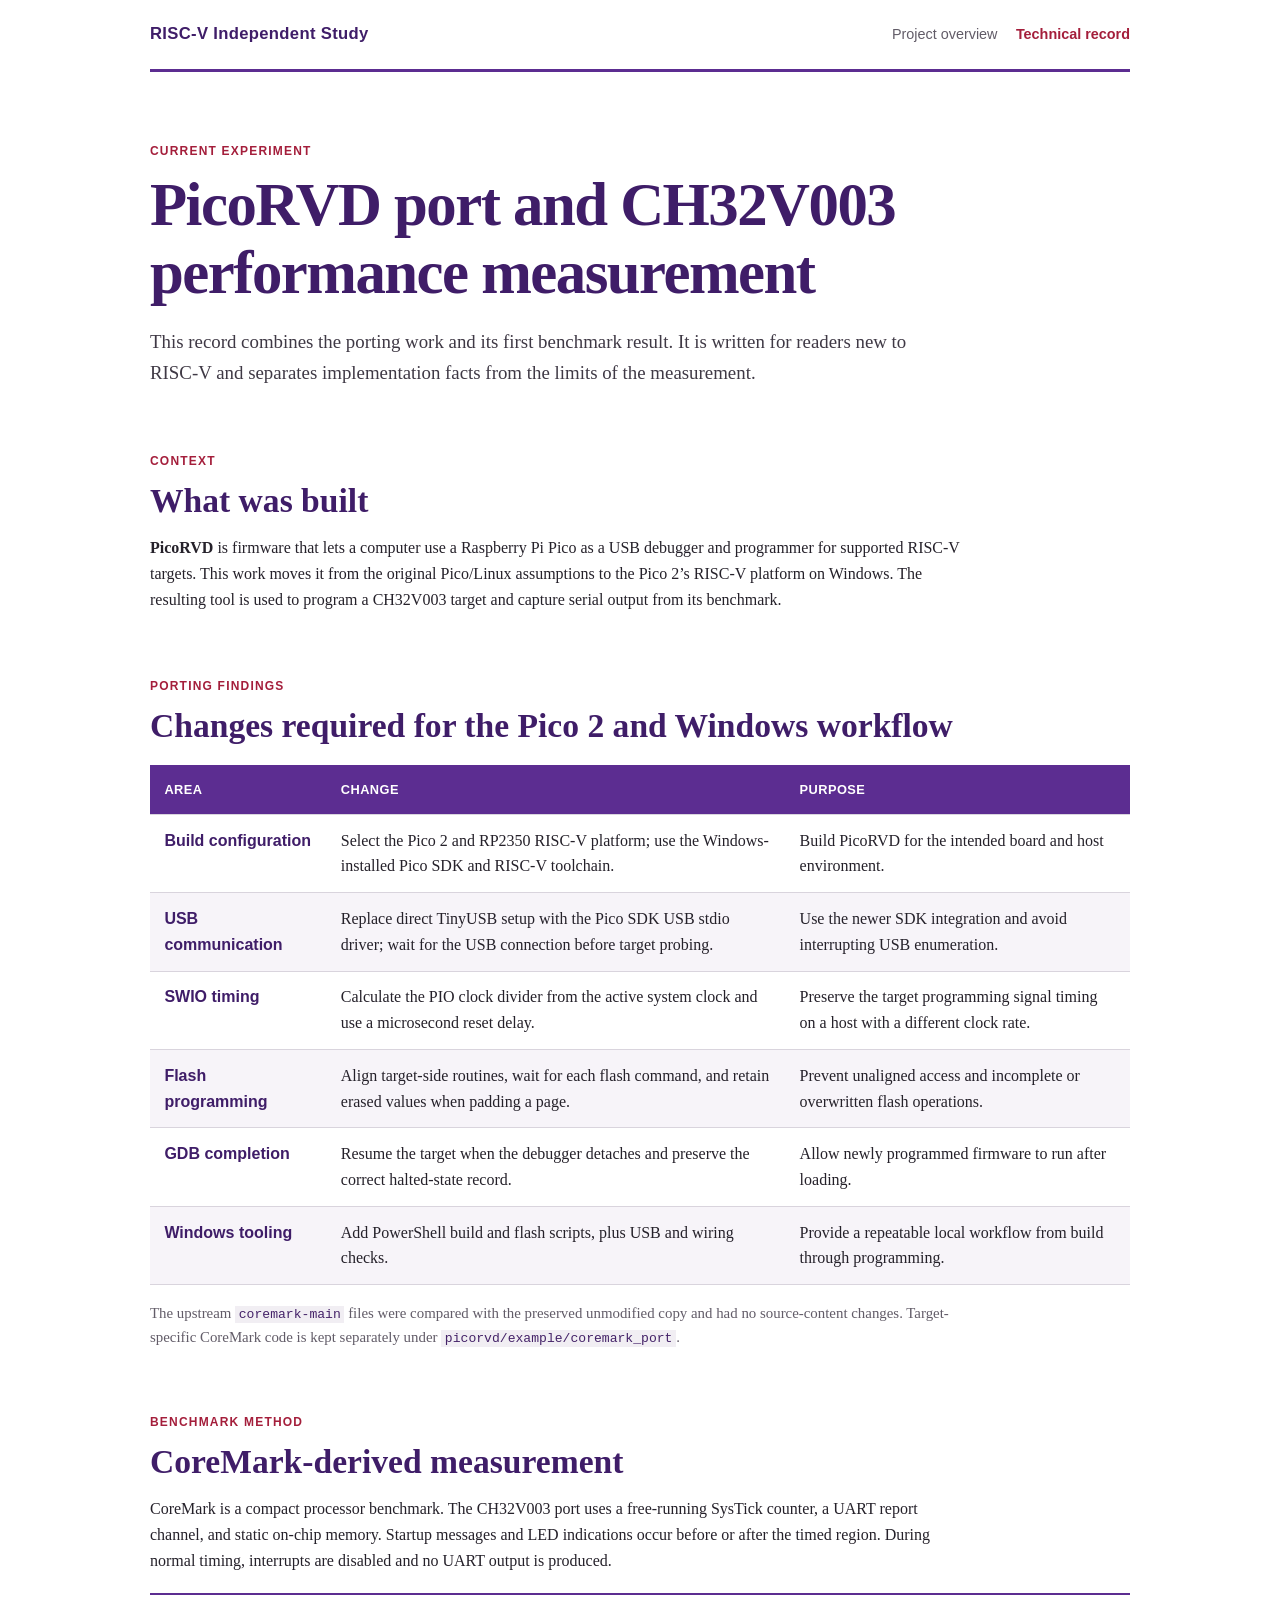
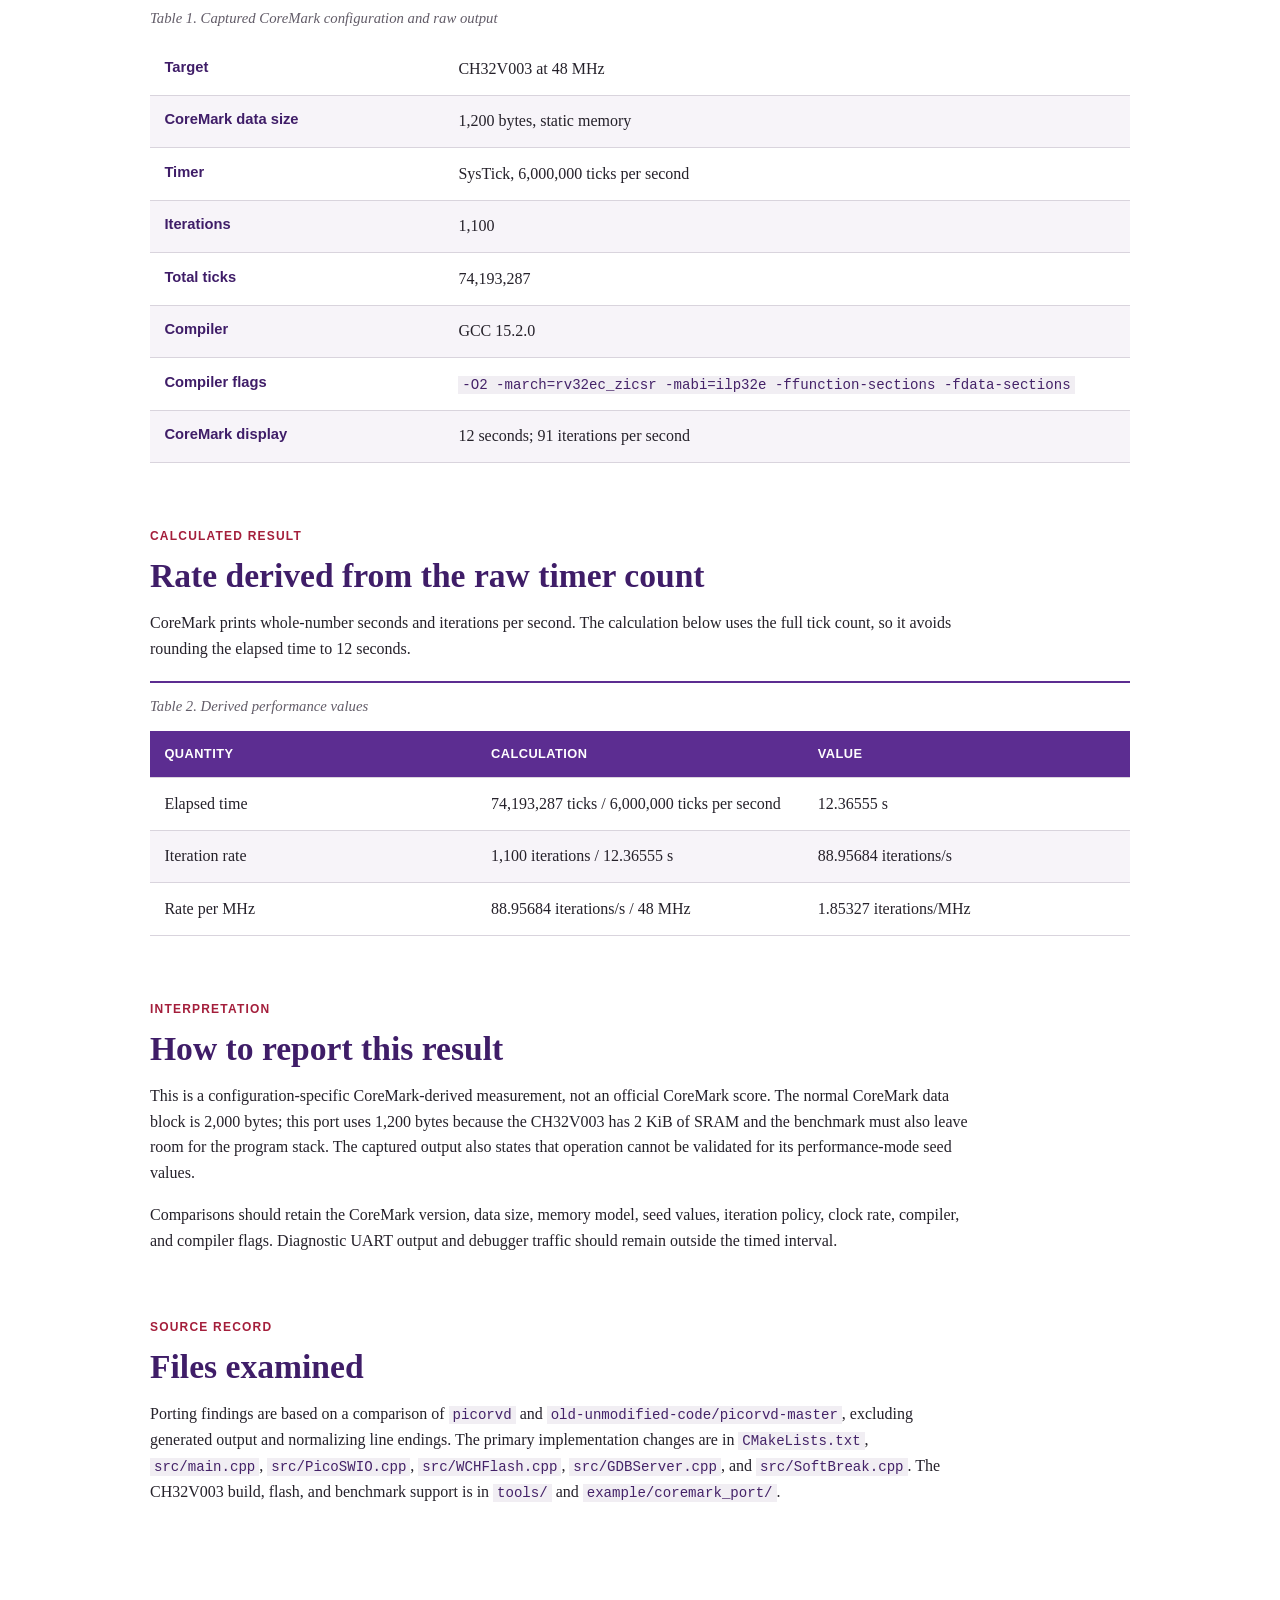
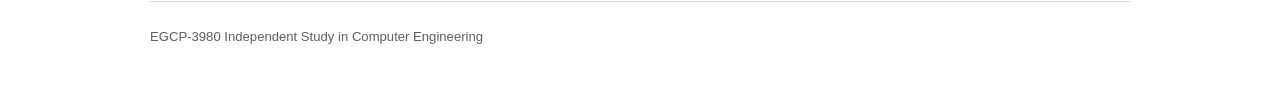
==== research.html @ 72ed86ce "Restructure Website - Clean" ====
<!doctype html>
<html lang="en">
<head>
  <meta charset="utf-8">
  <meta name="viewport" content="width=device-width, initial-scale=1">
  <meta name="description" content="PicoRVD porting record and CH32V003 CoreMark-derived benchmark results.">
  <title>Technical Record | RISC-V Independent Study</title>
  <link rel="stylesheet" href="assets/site.css">
</head>
<body>
  <header class="site-header">
    <a class="brand" href="index.html">RISC-V Independent Study</a>
    <nav aria-label="Primary navigation"><a href="index.html">Project overview</a><a class="active" href="research.html">Technical record</a></nav>
  </header>
  <main>
    <section class="page-heading">
      <p class="kicker">Current experiment</p>
      <h1>PicoRVD port and CH32V003 performance measurement</h1>
      <p class="lead">This record combines the porting work and its first benchmark result. It is written for readers new to RISC-V and separates implementation facts from the limits of the measurement.</p>
    </section>
    <section class="section" aria-labelledby="context-title">
      <p class="kicker">Context</p>
      <h2 id="context-title">What was built</h2>
      <p><strong>PicoRVD</strong> is firmware that lets a computer use a Raspberry Pi Pico as a USB debugger and programmer for supported RISC-V targets. This work moves it from the original Pico/Linux assumptions to the Pico 2’s RISC-V platform on Windows. The resulting tool is used to program a CH32V003 target and capture serial output from its benchmark.</p>
    </section>
    <section class="section" aria-labelledby="port-title">
      <p class="kicker">Porting findings</p>
      <h2 id="port-title">Changes required for the Pico 2 and Windows workflow</h2>
      <div class="table-wrap"><table><thead><tr><th>Area</th><th>Change</th><th>Purpose</th></tr></thead><tbody>
        <tr><td>Build configuration</td><td>Select the Pico 2 and RP2350 RISC-V platform; use the Windows-installed Pico SDK and RISC-V toolchain.</td><td>Build PicoRVD for the intended board and host environment.</td></tr>
        <tr><td>USB communication</td><td>Replace direct TinyUSB setup with the Pico SDK USB stdio driver; wait for the USB connection before target probing.</td><td>Use the newer SDK integration and avoid interrupting USB enumeration.</td></tr>
        <tr><td>SWIO timing</td><td>Calculate the PIO clock divider from the active system clock and use a microsecond reset delay.</td><td>Preserve the target programming signal timing on a host with a different clock rate.</td></tr>
        <tr><td>Flash programming</td><td>Align target-side routines, wait for each flash command, and retain erased values when padding a page.</td><td>Prevent unaligned access and incomplete or overwritten flash operations.</td></tr>
        <tr><td>GDB completion</td><td>Resume the target when the debugger detaches and preserve the correct halted-state record.</td><td>Allow newly programmed firmware to run after loading.</td></tr>
        <tr><td>Windows tooling</td><td>Add PowerShell build and flash scripts, plus USB and wiring checks.</td><td>Provide a repeatable local workflow from build through programming.</td></tr>
      </tbody></table></div>
      <p class="source-note">The upstream <code>coremark-main</code> files were compared with the preserved unmodified copy and had no source-content changes. Target-specific CoreMark code is kept separately under <code>picorvd/example/coremark_port</code>.</p>
    </section>
    <section class="section" aria-labelledby="method-title">
      <p class="kicker">Benchmark method</p>
      <h2 id="method-title">CoreMark-derived measurement</h2>
      <p>CoreMark is a compact processor benchmark. The CH32V003 port uses a free-running SysTick counter, a UART report channel, and static on-chip memory. Startup messages and LED indications occur before or after the timed region. During normal timing, interrupts are disabled and no UART output is produced.</p>
      <div class="table-wrap"><table class="results-table"><caption>Table 1. Captured CoreMark configuration and raw output</caption><tbody>
        <tr><th>Target</th><td>CH32V003 at 48 MHz</td></tr><tr><th>CoreMark data size</th><td>1,200 bytes, static memory</td></tr><tr><th>Timer</th><td>SysTick, 6,000,000 ticks per second</td></tr><tr><th>Iterations</th><td>1,100</td></tr><tr><th>Total ticks</th><td>74,193,287</td></tr><tr><th>Compiler</th><td>GCC 15.2.0</td></tr><tr><th>Compiler flags</th><td><code>-O2 -march=rv32ec_zicsr -mabi=ilp32e -ffunction-sections -fdata-sections</code></td></tr><tr><th>CoreMark display</th><td>12 seconds; 91 iterations per second</td></tr>
      </tbody></table></div>
    </section>
    <section class="section" aria-labelledby="results-title">
      <p class="kicker">Calculated result</p>
      <h2 id="results-title">Rate derived from the raw timer count</h2>
      <p>CoreMark prints whole-number seconds and iterations per second. The calculation below uses the full tick count, so it avoids rounding the elapsed time to 12 seconds.</p>
      <div class="table-wrap"><table class="results-table"><caption>Table 2. Derived performance values</caption><thead><tr><th>Quantity</th><th>Calculation</th><th>Value</th></tr></thead><tbody>
        <tr><td>Elapsed time</td><td>74,193,287 ticks / 6,000,000 ticks per second</td><td>12.36555 s</td></tr><tr><td>Iteration rate</td><td>1,100 iterations / 12.36555 s</td><td>88.95684 iterations/s</td></tr><tr><td>Rate per MHz</td><td>88.95684 iterations/s / 48 MHz</td><td>1.85327 iterations/MHz</td></tr>
      </tbody></table></div>
    </section>
    <section class="section" aria-labelledby="limits-title">
      <p class="kicker">Interpretation</p>
      <h2 id="limits-title">How to report this result</h2>
      <p>This is a configuration-specific CoreMark-derived measurement, not an official CoreMark score. The normal CoreMark data block is 2,000 bytes; this port uses 1,200 bytes because the CH32V003 has 2 KiB of SRAM and the benchmark must also leave room for the program stack. The captured output also states that operation cannot be validated for its performance-mode seed values.</p>
      <p>Comparisons should retain the CoreMark version, data size, memory model, seed values, iteration policy, clock rate, compiler, and compiler flags. Diagnostic UART output and debugger traffic should remain outside the timed interval.</p>
    </section>
    <section class="section" aria-labelledby="evidence-title">
      <p class="kicker">Source record</p>
      <h2 id="evidence-title">Files examined</h2>
      <p>Porting findings are based on a comparison of <code>picorvd</code> and <code>old-unmodified-code/picorvd-master</code>, excluding generated output and normalizing line endings. The primary implementation changes are in <code>CMakeLists.txt</code>, <code>src/main.cpp</code>, <code>src/PicoSWIO.cpp</code>, <code>src/WCHFlash.cpp</code>, <code>src/GDBServer.cpp</code>, and <code>src/SoftBreak.cpp</code>. The CH32V003 build, flash, and benchmark support is in <code>tools/</code> and <code>example/coremark_port/</code>.</p>
    </section>
  </main>
  <footer><p>EGCP-3980 Independent Study in Computer Engineering</p></footer>
</body>
</html>
---- assets/site.css ----
:root { --paper:#fff; --ink:#25212a; --muted:#625c68; --purple:#5c2d91; --purple-dark:#3f1d68; --red:#a41e3b; --rule:#d9d4dd; --tint:#f7f4f9; }
* { box-sizing:border-box; }
html { background:var(--paper); }
body { margin:0; background:var(--paper); color:var(--ink); font:16px/1.62 Georgia,"Times New Roman",serif; }
a { color:var(--purple); text-decoration-thickness:1px; text-underline-offset:.16em; }
a:hover { color:var(--red); }
code { padding:.08em .28em; background:#f1eef3; color:#442268; font:.88em/1.45 Consolas,"Courier New",monospace; overflow-wrap:anywhere; }
.site-header,main,footer { width:min(980px,calc(100% - 3rem)); margin-inline:auto; }
.site-header { display:flex; align-items:baseline; justify-content:space-between; gap:1.5rem; padding-block:1.3rem; border-bottom:3px solid var(--purple); }
.brand { color:var(--purple-dark); font-family:Arial,Helvetica,sans-serif; font-size:1.04rem; font-weight:700; letter-spacing:.02em; text-decoration:none; }
nav { display:flex; gap:1.15rem; font-family:Arial,Helvetica,sans-serif; font-size:.9rem; }
nav a { color:var(--muted); text-decoration:none; }
nav a.active { color:var(--red); font-weight:700; }
main { padding-block:4.4rem 5rem; }
.intro,.page-heading { max-width:800px; }
.kicker { margin:0 0 .6rem; color:var(--red); font-family:Arial,Helvetica,sans-serif; font-size:.75rem; font-weight:700; letter-spacing:.1em; text-transform:uppercase; }
h1,h2,p { margin-top:0; }
h1 { margin-bottom:1.25rem; color:var(--purple-dark); font-size:clamp(2.1rem,5vw,3.8rem); font-weight:600; letter-spacing:-.025em; line-height:1.12; }
h2 { margin-bottom:.85rem; color:var(--purple-dark); font-size:clamp(1.5rem,3vw,2.1rem); font-weight:600; line-height:1.2; }
.lead { color:#3f3945; font-size:1.18rem; }
.section { margin-top:4rem; }
.section > p:not(.kicker) { max-width:820px; }
.phases { display:grid; grid-template-columns:repeat(2,1fr); gap:0; margin:1.3rem 0 0; padding:0; list-style:none; counter-reset:phase; border-top:1px solid var(--rule); }
.phases li { display:grid; grid-template-columns:2.5rem 1fr; gap:.5rem; min-height:6.3rem; padding:1rem .8rem 1rem 0; border-bottom:1px solid var(--rule); counter-increment:phase; }
.phases li:nth-child(odd) { margin-right:1.8rem; }
.phases li::before { content:"0" counter(phase); color:var(--red); font-family:Arial,Helvetica,sans-serif; font-size:.86rem; font-weight:700; }
.phases strong { grid-column:2; color:var(--purple-dark); font-family:Arial,Helvetica,sans-serif; }
.phases span { grid-column:2; color:var(--muted); font-size:.94rem; }
.current-work { padding-top:2rem; border-top:1px solid var(--rule); }
.action-link { color:var(--red); font-family:Arial,Helvetica,sans-serif; font-weight:700; }
.table-wrap { overflow-x:auto; margin-top:1.2rem; border-top:2px solid var(--purple); border-bottom:1px solid var(--rule); }
table { width:100%; border-collapse:collapse; text-align:left; }
caption { padding:.75rem 0; color:var(--muted); caption-side:top; font-size:.92rem; font-style:italic; text-align:left; }
th,td { padding:.8rem .9rem; vertical-align:top; border-bottom:1px solid var(--rule); }
thead th { background:var(--purple); color:#fff; font-family:Arial,Helvetica,sans-serif; font-size:.8rem; letter-spacing:.035em; text-transform:uppercase; }
tbody tr:nth-child(even) { background:var(--tint); }
tbody tr:last-child th,tbody tr:last-child td { border-bottom:0; }
table:not(.results-table) td:first-child { width:18%; min-width:8rem; color:var(--purple-dark); font-family:Arial,Helvetica,sans-serif; font-weight:700; }
.results-table th { width:30%; color:var(--purple-dark); font-family:Arial,Helvetica,sans-serif; font-size:.92rem; }
.results-table thead th { color:#fff; font-size:.8rem; }
.source-note { margin-top:1rem; color:var(--muted); font-size:.93rem; }
footer { padding-block:1.5rem 2.6rem; border-top:1px solid var(--rule); color:var(--muted); font-family:Arial,Helvetica,sans-serif; font-size:.82rem; }
footer p { margin:0; }
@media (max-width:700px) { .site-header { align-items:flex-start; flex-direction:column; gap:.65rem; } main { padding-block:3rem 3.5rem; } .section { margin-top:3.1rem; } .phases { grid-template-columns:1fr; } .phases li:nth-child(odd) { margin-right:0; } th,td { min-width:8.5rem; } }
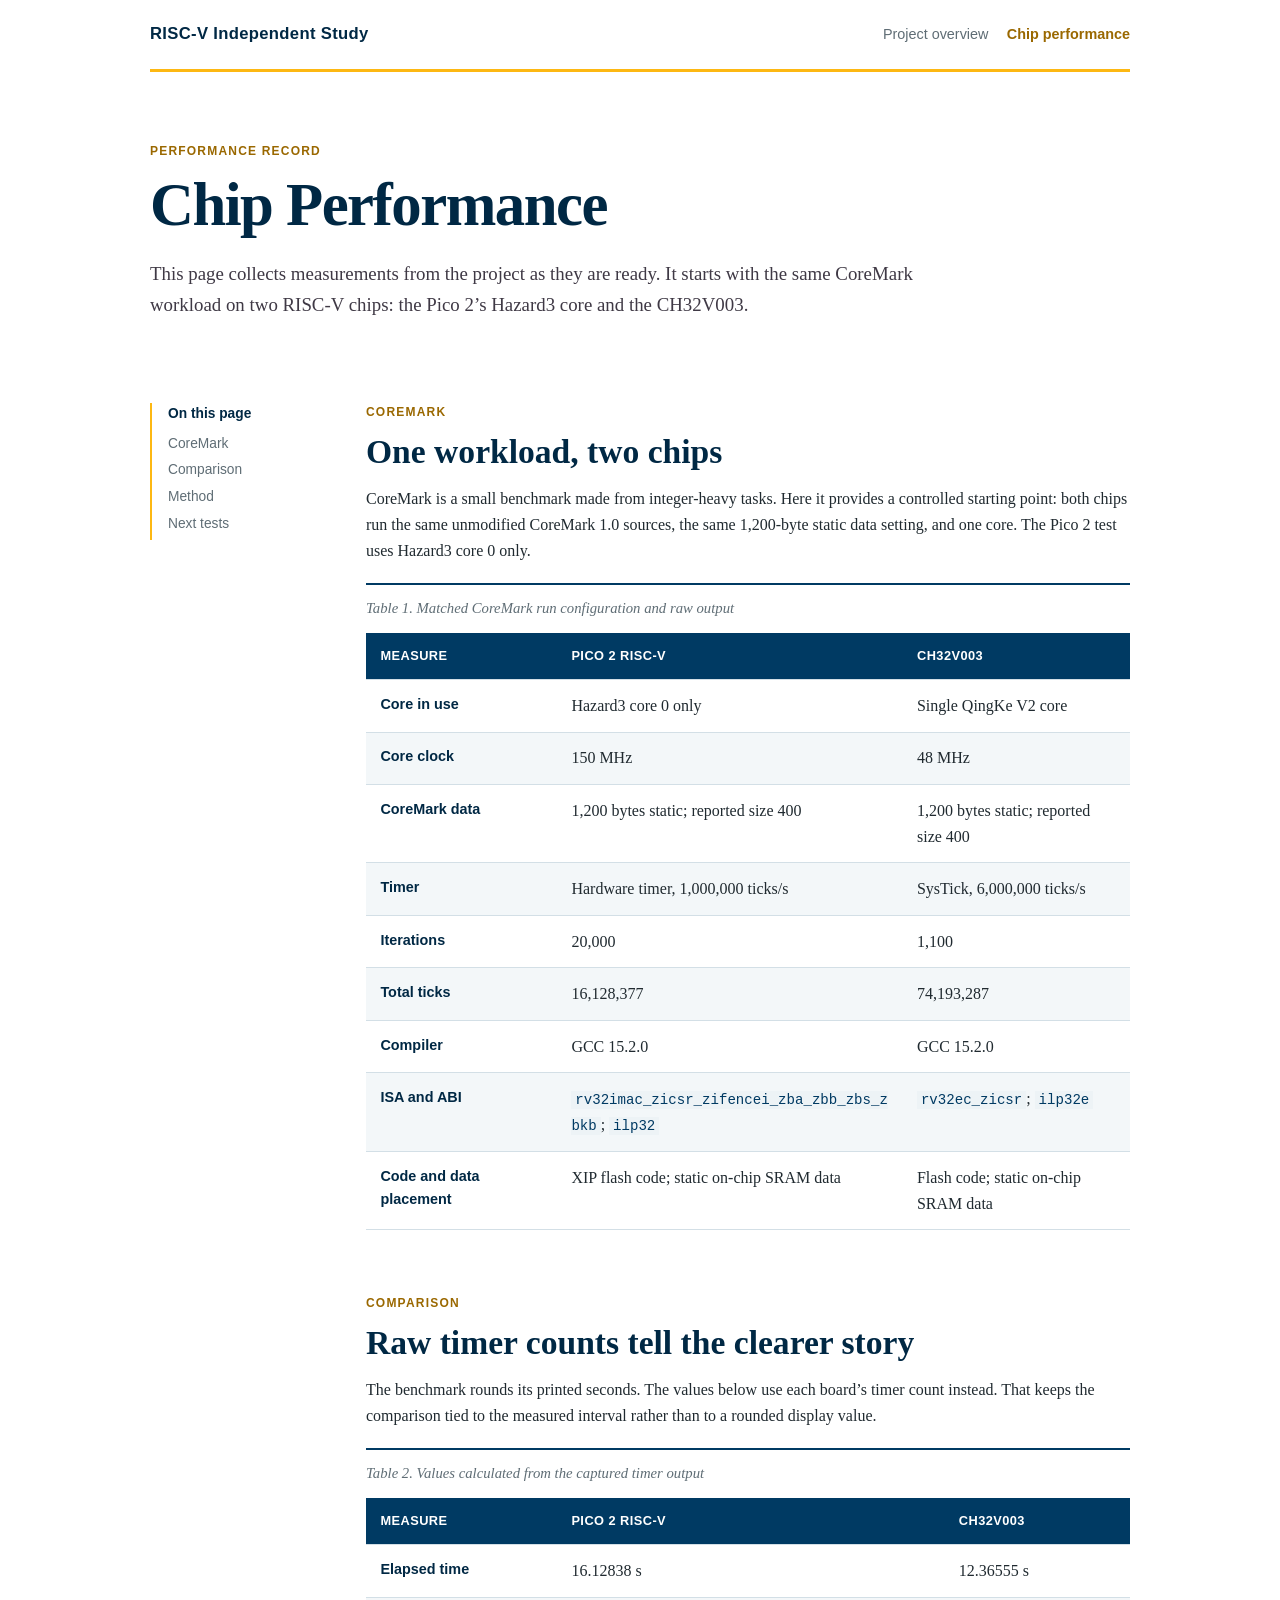
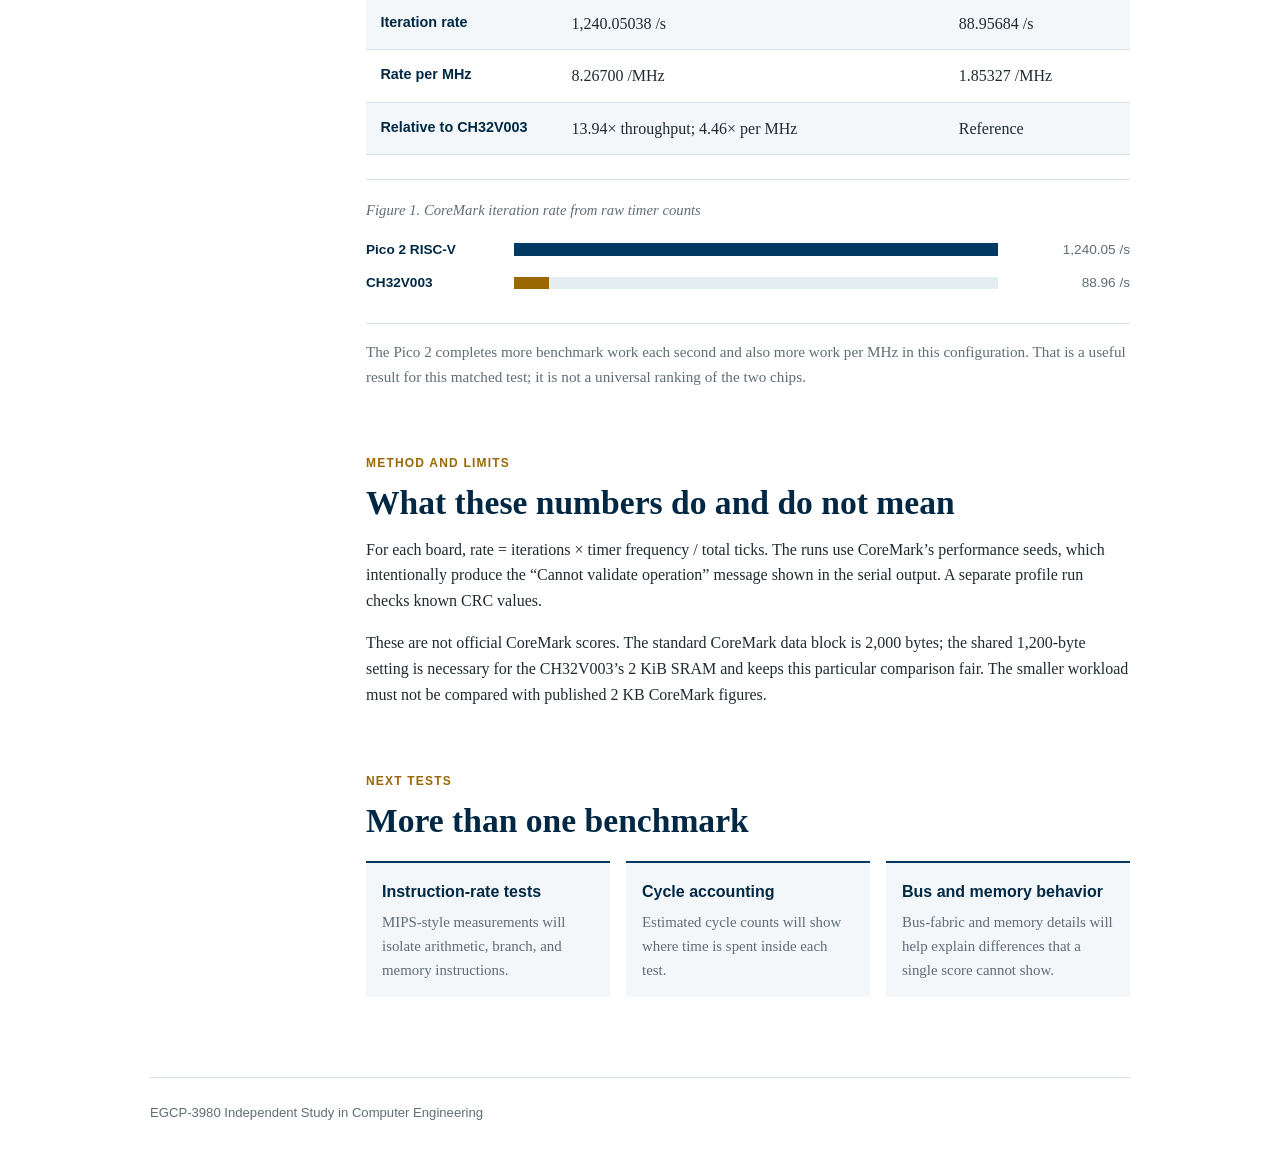
==== commit fd71141f: "Update perf test page, restylize" ====
--- a/research.html
+++ b/research.html
@@ -3,66 +3,77 @@
 <head>
   <meta charset="utf-8">
   <meta name="viewport" content="width=device-width, initial-scale=1">
-  <meta name="description" content="PicoRVD porting record and CH32V003 CoreMark-derived benchmark results.">
-  <title>Technical Record | RISC-V Independent Study</title>
+  <meta name="description" content="A concise performance comparison of the Pico 2 RISC-V core and CH32V003.">
+  <title>Chip Performance | RISC-V Independent Study</title>
   <link rel="stylesheet" href="assets/site.css">
 </head>
 <body>
   <header class="site-header">
     <a class="brand" href="index.html">RISC-V Independent Study</a>
-    <nav aria-label="Primary navigation"><a href="index.html">Project overview</a><a class="active" href="research.html">Technical record</a></nav>
+    <nav aria-label="Primary navigation"><a href="index.html">Project overview</a><a class="active" href="research.html">Chip performance</a></nav>
   </header>
   <main>
     <section class="page-heading">
-      <p class="kicker">Current experiment</p>
-      <h1>PicoRVD port and CH32V003 performance measurement</h1>
-      <p class="lead">This record combines the porting work and its first benchmark result. It is written for readers new to RISC-V and separates implementation facts from the limits of the measurement.</p>
+      <p class="kicker">Performance record</p>
+      <h1>Chip Performance</h1>
+      <p class="lead">This page collects measurements from the project as they are ready. It starts with the same CoreMark workload on two RISC-V chips: the Pico 2’s Hazard3 core and the CH32V003.</p>
     </section>
-    <section class="section" aria-labelledby="context-title">
-      <p class="kicker">Context</p>
-      <h2 id="context-title">What was built</h2>
-      <p><strong>PicoRVD</strong> is firmware that lets a computer use a Raspberry Pi Pico as a USB debugger and programmer for supported RISC-V targets. This work moves it from the original Pico/Linux assumptions to the Pico 2’s RISC-V platform on Windows. The resulting tool is used to program a CH32V003 target and capture serial output from its benchmark.</p>
-    </section>
-    <section class="section" aria-labelledby="port-title">
-      <p class="kicker">Porting findings</p>
-      <h2 id="port-title">Changes required for the Pico 2 and Windows workflow</h2>
-      <div class="table-wrap"><table><thead><tr><th>Area</th><th>Change</th><th>Purpose</th></tr></thead><tbody>
-        <tr><td>Build configuration</td><td>Select the Pico 2 and RP2350 RISC-V platform; use the Windows-installed Pico SDK and RISC-V toolchain.</td><td>Build PicoRVD for the intended board and host environment.</td></tr>
-        <tr><td>USB communication</td><td>Replace direct TinyUSB setup with the Pico SDK USB stdio driver; wait for the USB connection before target probing.</td><td>Use the newer SDK integration and avoid interrupting USB enumeration.</td></tr>
-        <tr><td>SWIO timing</td><td>Calculate the PIO clock divider from the active system clock and use a microsecond reset delay.</td><td>Preserve the target programming signal timing on a host with a different clock rate.</td></tr>
-        <tr><td>Flash programming</td><td>Align target-side routines, wait for each flash command, and retain erased values when padding a page.</td><td>Prevent unaligned access and incomplete or overwritten flash operations.</td></tr>
-        <tr><td>GDB completion</td><td>Resume the target when the debugger detaches and preserve the correct halted-state record.</td><td>Allow newly programmed firmware to run after loading.</td></tr>
-        <tr><td>Windows tooling</td><td>Add PowerShell build and flash scripts, plus USB and wiring checks.</td><td>Provide a repeatable local workflow from build through programming.</td></tr>
-      </tbody></table></div>
-      <p class="source-note">The upstream <code>coremark-main</code> files were compared with the preserved unmodified copy and had no source-content changes. Target-specific CoreMark code is kept separately under <code>picorvd/example/coremark_port</code>.</p>
-    </section>
-    <section class="section" aria-labelledby="method-title">
-      <p class="kicker">Benchmark method</p>
-      <h2 id="method-title">CoreMark-derived measurement</h2>
-      <p>CoreMark is a compact processor benchmark. The CH32V003 port uses a free-running SysTick counter, a UART report channel, and static on-chip memory. Startup messages and LED indications occur before or after the timed region. During normal timing, interrupts are disabled and no UART output is produced.</p>
-      <div class="table-wrap"><table class="results-table"><caption>Table 1. Captured CoreMark configuration and raw output</caption><tbody>
-        <tr><th>Target</th><td>CH32V003 at 48 MHz</td></tr><tr><th>CoreMark data size</th><td>1,200 bytes, static memory</td></tr><tr><th>Timer</th><td>SysTick, 6,000,000 ticks per second</td></tr><tr><th>Iterations</th><td>1,100</td></tr><tr><th>Total ticks</th><td>74,193,287</td></tr><tr><th>Compiler</th><td>GCC 15.2.0</td></tr><tr><th>Compiler flags</th><td><code>-O2 -march=rv32ec_zicsr -mabi=ilp32e -ffunction-sections -fdata-sections</code></td></tr><tr><th>CoreMark display</th><td>12 seconds; 91 iterations per second</td></tr>
-      </tbody></table></div>
-    </section>
-    <section class="section" aria-labelledby="results-title">
-      <p class="kicker">Calculated result</p>
-      <h2 id="results-title">Rate derived from the raw timer count</h2>
-      <p>CoreMark prints whole-number seconds and iterations per second. The calculation below uses the full tick count, so it avoids rounding the elapsed time to 12 seconds.</p>
-      <div class="table-wrap"><table class="results-table"><caption>Table 2. Derived performance values</caption><thead><tr><th>Quantity</th><th>Calculation</th><th>Value</th></tr></thead><tbody>
-        <tr><td>Elapsed time</td><td>74,193,287 ticks / 6,000,000 ticks per second</td><td>12.36555 s</td></tr><tr><td>Iteration rate</td><td>1,100 iterations / 12.36555 s</td><td>88.95684 iterations/s</td></tr><tr><td>Rate per MHz</td><td>88.95684 iterations/s / 48 MHz</td><td>1.85327 iterations/MHz</td></tr>
-      </tbody></table></div>
-    </section>
-    <section class="section" aria-labelledby="limits-title">
-      <p class="kicker">Interpretation</p>
-      <h2 id="limits-title">How to report this result</h2>
-      <p>This is a configuration-specific CoreMark-derived measurement, not an official CoreMark score. The normal CoreMark data block is 2,000 bytes; this port uses 1,200 bytes because the CH32V003 has 2 KiB of SRAM and the benchmark must also leave room for the program stack. The captured output also states that operation cannot be validated for its performance-mode seed values.</p>
-      <p>Comparisons should retain the CoreMark version, data size, memory model, seed values, iteration policy, clock rate, compiler, and compiler flags. Diagnostic UART output and debugger traffic should remain outside the timed interval.</p>
-    </section>
-    <section class="section" aria-labelledby="evidence-title">
-      <p class="kicker">Source record</p>
-      <h2 id="evidence-title">Files examined</h2>
-      <p>Porting findings are based on a comparison of <code>picorvd</code> and <code>old-unmodified-code/picorvd-master</code>, excluding generated output and normalizing line endings. The primary implementation changes are in <code>CMakeLists.txt</code>, <code>src/main.cpp</code>, <code>src/PicoSWIO.cpp</code>, <code>src/WCHFlash.cpp</code>, <code>src/GDBServer.cpp</code>, and <code>src/SoftBreak.cpp</code>. The CH32V003 build, flash, and benchmark support is in <code>tools/</code> and <code>example/coremark_port/</code>.</p>
-    </section>
+    <div class="performance-layout">
+      <aside class="section-nav" aria-label="On this page">
+        <p>On this page</p>
+        <ul><li><a href="#coremark">CoreMark</a></li><li><a href="#comparison">Comparison</a></li><li><a href="#method">Method</a></li><li><a href="#next">Next tests</a></li></ul>
+      </aside>
+      <div class="performance-content">
+        <section class="section" id="coremark" aria-labelledby="coremark-title">
+          <p class="kicker">CoreMark</p>
+          <h2 id="coremark-title">One workload, two chips</h2>
+          <p>CoreMark is a small benchmark made from integer-heavy tasks. Here it provides a controlled starting point: both chips run the same unmodified CoreMark 1.0 sources, the same 1,200-byte static data setting, and one core. The Pico 2 test uses Hazard3 core 0 only.</p>
+          <div class="table-wrap"><table class="comparison-table"><caption>Table 1. Matched CoreMark run configuration and raw output</caption><thead><tr><th scope="col">Measure</th><th scope="col">Pico 2 RISC-V</th><th scope="col">CH32V003</th></tr></thead><tbody>
+            <tr><th scope="row">Core in use</th><td>Hazard3 core 0 only</td><td>Single QingKe V2 core</td></tr>
+            <tr><th scope="row">Core clock</th><td>150 MHz</td><td>48 MHz</td></tr>
+            <tr><th scope="row">CoreMark data</th><td>1,200 bytes static; reported size 400</td><td>1,200 bytes static; reported size 400</td></tr>
+            <tr><th scope="row">Timer</th><td>Hardware timer, 1,000,000 ticks/s</td><td>SysTick, 6,000,000 ticks/s</td></tr>
+            <tr><th scope="row">Iterations</th><td class="number">20,000</td><td class="number">1,100</td></tr>
+            <tr><th scope="row">Total ticks</th><td class="number">16,128,377</td><td class="number">74,193,287</td></tr>
+            <tr><th scope="row">Compiler</th><td>GCC 15.2.0</td><td>GCC 15.2.0</td></tr>
+            <tr><th scope="row">ISA and ABI</th><td><code>rv32imac_zicsr_zifencei_zba_zbb_zbs_zbkb</code>; <code>ilp32</code></td><td><code>rv32ec_zicsr</code>; <code>ilp32e</code></td></tr>
+            <tr><th scope="row">Code and data placement</th><td>XIP flash code; static on-chip SRAM data</td><td>Flash code; static on-chip SRAM data</td></tr>
+          </tbody></table></div>
+        </section>
+        <section class="section" id="comparison" aria-labelledby="comparison-title">
+          <p class="kicker">Comparison</p>
+          <h2 id="comparison-title">Raw timer counts tell the clearer story</h2>
+          <p>The benchmark rounds its printed seconds. The values below use each board’s timer count instead. That keeps the comparison tied to the measured interval rather than to a rounded display value.</p>
+          <div class="table-wrap"><table class="comparison-table"><caption>Table 2. Values calculated from the captured timer output</caption><thead><tr><th scope="col">Measure</th><th scope="col">Pico 2 RISC-V</th><th scope="col">CH32V003</th></tr></thead><tbody>
+            <tr><th scope="row">Elapsed time</th><td class="number">16.12838 s</td><td class="number">12.36555 s</td></tr>
+            <tr><th scope="row">Iteration rate</th><td class="number">1,240.05038 /s</td><td class="number">88.95684 /s</td></tr>
+            <tr><th scope="row">Rate per MHz</th><td class="number">8.26700 /MHz</td><td class="number">1.85327 /MHz</td></tr>
+            <tr><th scope="row">Relative to CH32V003</th><td class="number">13.94× throughput; 4.46× per MHz</td><td class="number">Reference</td></tr>
+          </tbody></table></div>
+          <figure class="bar-chart" aria-labelledby="rate-chart-title">
+            <figcaption id="rate-chart-title">Figure 1. CoreMark iteration rate from raw timer counts</figcaption>
+            <div class="bar-row"><span class="bar-label">Pico 2 RISC-V</span><div class="bar-track"><div class="bar pico-bar" style="width:100%"></div></div><span class="bar-value">1,240.05 /s</span></div>
+            <div class="bar-row"><span class="bar-label">CH32V003</span><div class="bar-track"><div class="bar ch32-bar" style="width:7.17%"></div></div><span class="bar-value">88.96 /s</span></div>
+          </figure>
+          <p class="result-note">The Pico 2 completes more benchmark work each second and also more work per MHz in this configuration. That is a useful result for this matched test; it is not a universal ranking of the two chips.</p>
+        </section>
+        <section class="section" id="method" aria-labelledby="method-title">
+          <p class="kicker">Method and limits</p>
+          <h2 id="method-title">What these numbers do and do not mean</h2>
+          <p>For each board, rate = iterations × timer frequency / total ticks. The runs use CoreMark’s performance seeds, which intentionally produce the “Cannot validate operation” message shown in the serial output. A separate profile run checks known CRC values.</p>
+          <p>These are not official CoreMark scores. The standard CoreMark data block is 2,000 bytes; the shared 1,200-byte setting is necessary for the CH32V003’s 2 KiB SRAM and keeps this particular comparison fair. The smaller workload must not be compared with published 2 KB CoreMark figures.</p>
+        </section>
+        <section class="section" id="next" aria-labelledby="next-title">
+          <p class="kicker">Next tests</p>
+          <h2 id="next-title">More than one benchmark</h2>
+          <div class="next-tests">
+            <article><h3>Instruction-rate tests</h3><p>MIPS-style measurements will isolate arithmetic, branch, and memory instructions.</p></article>
+            <article><h3>Cycle accounting</h3><p>Estimated cycle counts will show where time is spent inside each test.</p></article>
+            <article><h3>Bus and memory behavior</h3><p>Bus-fabric and memory details will help explain differences that a single score cannot show.</p></article>
+          </div>
+        </section>
+      </div>
+    </div>
   </main>
   <footer><p>EGCP-3980 Independent Study in Computer Engineering</p></footer>
 </body>
--- a/assets/site.css
+++ b/assets/site.css
@@ -1,44 +1,68 @@
-:root { --paper:#fff; --ink:#25212a; --muted:#625c68; --purple:#5c2d91; --purple-dark:#3f1d68; --red:#a41e3b; --rule:#d9d4dd; --tint:#f7f4f9; }
+:root { --paper:#fff; --ink:#202a30; --muted:#5f6d75; --blue:#003a63; --blue-dark:#002844; --yellow:#fdb813; --yellow-muted:#9a6800; --rule:#d3dfe6; --tint:#f3f7f9; }
 * { box-sizing:border-box; }
 html { background:var(--paper); }
 body { margin:0; background:var(--paper); color:var(--ink); font:16px/1.62 Georgia,"Times New Roman",serif; }
-a { color:var(--purple); text-decoration-thickness:1px; text-underline-offset:.16em; }
-a:hover { color:var(--red); }
-code { padding:.08em .28em; background:#f1eef3; color:#442268; font:.88em/1.45 Consolas,"Courier New",monospace; overflow-wrap:anywhere; }
+a { color:var(--blue); text-decoration-thickness:1px; text-underline-offset:.16em; }
+a:hover { color:var(--yellow-muted); }
+code { padding:.08em .28em; background:#edf3f6; color:#003a63; font:.88em/1.45 Consolas,"Courier New",monospace; overflow-wrap:anywhere; }
 .site-header,main,footer { width:min(980px,calc(100% - 3rem)); margin-inline:auto; }
-.site-header { display:flex; align-items:baseline; justify-content:space-between; gap:1.5rem; padding-block:1.3rem; border-bottom:3px solid var(--purple); }
-.brand { color:var(--purple-dark); font-family:Arial,Helvetica,sans-serif; font-size:1.04rem; font-weight:700; letter-spacing:.02em; text-decoration:none; }
+.site-header { display:flex; align-items:baseline; justify-content:space-between; gap:1.5rem; padding-block:1.3rem; border-bottom:3px solid var(--yellow); }
+.brand { color:var(--blue-dark); font-family:Arial,Helvetica,sans-serif; font-size:1.04rem; font-weight:700; letter-spacing:.02em; text-decoration:none; }
 nav { display:flex; gap:1.15rem; font-family:Arial,Helvetica,sans-serif; font-size:.9rem; }
 nav a { color:var(--muted); text-decoration:none; }
-nav a.active { color:var(--red); font-weight:700; }
+nav a.active { color:var(--yellow-muted); font-weight:700; }
 main { padding-block:4.4rem 5rem; }
 .intro,.page-heading { max-width:800px; }
-.kicker { margin:0 0 .6rem; color:var(--red); font-family:Arial,Helvetica,sans-serif; font-size:.75rem; font-weight:700; letter-spacing:.1em; text-transform:uppercase; }
+.kicker { margin:0 0 .6rem; color:var(--yellow-muted); font-family:Arial,Helvetica,sans-serif; font-size:.75rem; font-weight:700; letter-spacing:.1em; text-transform:uppercase; }
 h1,h2,p { margin-top:0; }
-h1 { margin-bottom:1.25rem; color:var(--purple-dark); font-size:clamp(2.1rem,5vw,3.8rem); font-weight:600; letter-spacing:-.025em; line-height:1.12; }
-h2 { margin-bottom:.85rem; color:var(--purple-dark); font-size:clamp(1.5rem,3vw,2.1rem); font-weight:600; line-height:1.2; }
+h1 { margin-bottom:1.25rem; color:var(--blue-dark); font-size:clamp(2.1rem,5vw,3.8rem); font-weight:600; letter-spacing:-.025em; line-height:1.12; }
+h2 { margin-bottom:.85rem; color:var(--blue-dark); font-size:clamp(1.5rem,3vw,2.1rem); font-weight:600; line-height:1.2; }
 .lead { color:#3f3945; font-size:1.18rem; }
 .section { margin-top:4rem; }
 .section > p:not(.kicker) { max-width:820px; }
 .phases { display:grid; grid-template-columns:repeat(2,1fr); gap:0; margin:1.3rem 0 0; padding:0; list-style:none; counter-reset:phase; border-top:1px solid var(--rule); }
 .phases li { display:grid; grid-template-columns:2.5rem 1fr; gap:.5rem; min-height:6.3rem; padding:1rem .8rem 1rem 0; border-bottom:1px solid var(--rule); counter-increment:phase; }
 .phases li:nth-child(odd) { margin-right:1.8rem; }
-.phases li::before { content:"0" counter(phase); color:var(--red); font-family:Arial,Helvetica,sans-serif; font-size:.86rem; font-weight:700; }
-.phases strong { grid-column:2; color:var(--purple-dark); font-family:Arial,Helvetica,sans-serif; }
+.phases li::before { content:"0" counter(phase); color:var(--yellow-muted); font-family:Arial,Helvetica,sans-serif; font-size:.86rem; font-weight:700; }
+.phases strong { grid-column:2; color:var(--blue-dark); font-family:Arial,Helvetica,sans-serif; }
 .phases span { grid-column:2; color:var(--muted); font-size:.94rem; }
 .current-work { padding-top:2rem; border-top:1px solid var(--rule); }
-.action-link { color:var(--red); font-family:Arial,Helvetica,sans-serif; font-weight:700; }
-.table-wrap { overflow-x:auto; margin-top:1.2rem; border-top:2px solid var(--purple); border-bottom:1px solid var(--rule); }
+.action-link { color:var(--yellow-muted); font-family:Arial,Helvetica,sans-serif; font-weight:700; }
+.table-wrap { overflow-x:auto; margin-top:1.2rem; border-top:2px solid var(--blue); border-bottom:1px solid var(--rule); }
 table { width:100%; border-collapse:collapse; text-align:left; }
 caption { padding:.75rem 0; color:var(--muted); caption-side:top; font-size:.92rem; font-style:italic; text-align:left; }
 th,td { padding:.8rem .9rem; vertical-align:top; border-bottom:1px solid var(--rule); }
-thead th { background:var(--purple); color:#fff; font-family:Arial,Helvetica,sans-serif; font-size:.8rem; letter-spacing:.035em; text-transform:uppercase; }
+thead th { background:var(--blue); color:#fff; font-family:Arial,Helvetica,sans-serif; font-size:.8rem; letter-spacing:.035em; text-transform:uppercase; }
 tbody tr:nth-child(even) { background:var(--tint); }
 tbody tr:last-child th,tbody tr:last-child td { border-bottom:0; }
-table:not(.results-table) td:first-child { width:18%; min-width:8rem; color:var(--purple-dark); font-family:Arial,Helvetica,sans-serif; font-weight:700; }
-.results-table th { width:30%; color:var(--purple-dark); font-family:Arial,Helvetica,sans-serif; font-size:.92rem; }
+table:not(.results-table) td:first-child { width:18%; min-width:8rem; color:var(--blue-dark); font-family:Arial,Helvetica,sans-serif; font-weight:700; }
+.results-table th { width:30%; color:var(--blue-dark); font-family:Arial,Helvetica,sans-serif; font-size:.92rem; }
 .results-table thead th { color:#fff; font-size:.8rem; }
 .source-note { margin-top:1rem; color:var(--muted); font-size:.93rem; }
+.performance-layout { display:grid; grid-template-columns:10.5rem minmax(0,1fr); gap:3rem; align-items:start; }
+.section-nav { position:sticky; top:1.5rem; margin-top:4rem; padding-left:1rem; border-left:2px solid var(--yellow); font-family:Arial,Helvetica,sans-serif; font-size:.86rem; }
+.section-nav p { margin-bottom:.45rem; color:var(--blue-dark); font-weight:700; }
+.section-nav ul { margin:0; padding:0; list-style:none; }
+.section-nav li { margin:.28rem 0; }
+.section-nav a { color:var(--muted); text-decoration:none; }
+.section-nav a:hover { color:var(--blue); text-decoration:underline; }
+.performance-content .section { scroll-margin-top:1.5rem; }
+.comparison-table tbody th { width:25%; min-width:9rem; color:var(--blue-dark); font-family:Arial,Helvetica,sans-serif; font-size:.9rem; }
+.number { font-variant-numeric:tabular-nums; white-space:nowrap; }
+.bar-chart { margin:1.5rem 0 0; padding:1.15rem 0; border-top:1px solid var(--rule); border-bottom:1px solid var(--rule); }
+.bar-chart figcaption { margin-bottom:1rem; color:var(--muted); font-size:.92rem; font-style:italic; }
+.bar-row { display:grid; grid-template-columns:8.5rem minmax(7rem,1fr) 7.5rem; gap:.75rem; align-items:center; margin:.7rem 0; font-family:Arial,Helvetica,sans-serif; font-size:.85rem; }
+.bar-label { color:var(--blue-dark); font-weight:700; }
+.bar-track { height:.78rem; background:#e3edf2; }
+.bar { height:100%; min-width:.45rem; }
+.pico-bar { background:var(--blue); }
+.ch32-bar { background:var(--yellow-muted); }
+.bar-value { text-align:right; color:var(--muted); font-variant-numeric:tabular-nums; }
+.result-note { margin-top:1rem; color:var(--muted); font-size:.95rem; }
+h3 { margin:0 0 .35rem; color:var(--blue-dark); font-family:Arial,Helvetica,sans-serif; font-size:1rem; }
+.next-tests { display:grid; grid-template-columns:repeat(3,1fr); gap:1rem; margin-top:1.2rem; }
+.next-tests article { padding:1rem 1rem .9rem; border-top:2px solid var(--blue); background:var(--tint); }
+.next-tests p { margin:0; color:var(--muted); font-size:.93rem; }
 footer { padding-block:1.5rem 2.6rem; border-top:1px solid var(--rule); color:var(--muted); font-family:Arial,Helvetica,sans-serif; font-size:.82rem; }
 footer p { margin:0; }
-@media (max-width:700px) { .site-header { align-items:flex-start; flex-direction:column; gap:.65rem; } main { padding-block:3rem 3.5rem; } .section { margin-top:3.1rem; } .phases { grid-template-columns:1fr; } .phases li:nth-child(odd) { margin-right:0; } th,td { min-width:8.5rem; } }
+@media (max-width:760px) { .site-header { align-items:flex-start; flex-direction:column; gap:.65rem; } main { padding-block:3rem 3.5rem; } .section { margin-top:3.1rem; } .phases { grid-template-columns:1fr; } .phases li:nth-child(odd) { margin-right:0; } th,td { min-width:8.5rem; } .performance-layout { grid-template-columns:1fr; gap:0; } .section-nav { position:static; margin-top:2rem; padding:0 0 .8rem; border-left:0; border-bottom:1px solid var(--rule); } .section-nav ul { display:flex; flex-wrap:wrap; gap:.15rem 1rem; } .section-nav li { margin:0; } .bar-row { grid-template-columns:1fr; gap:.25rem; } .bar-value { text-align:left; } .next-tests { grid-template-columns:1fr; } }
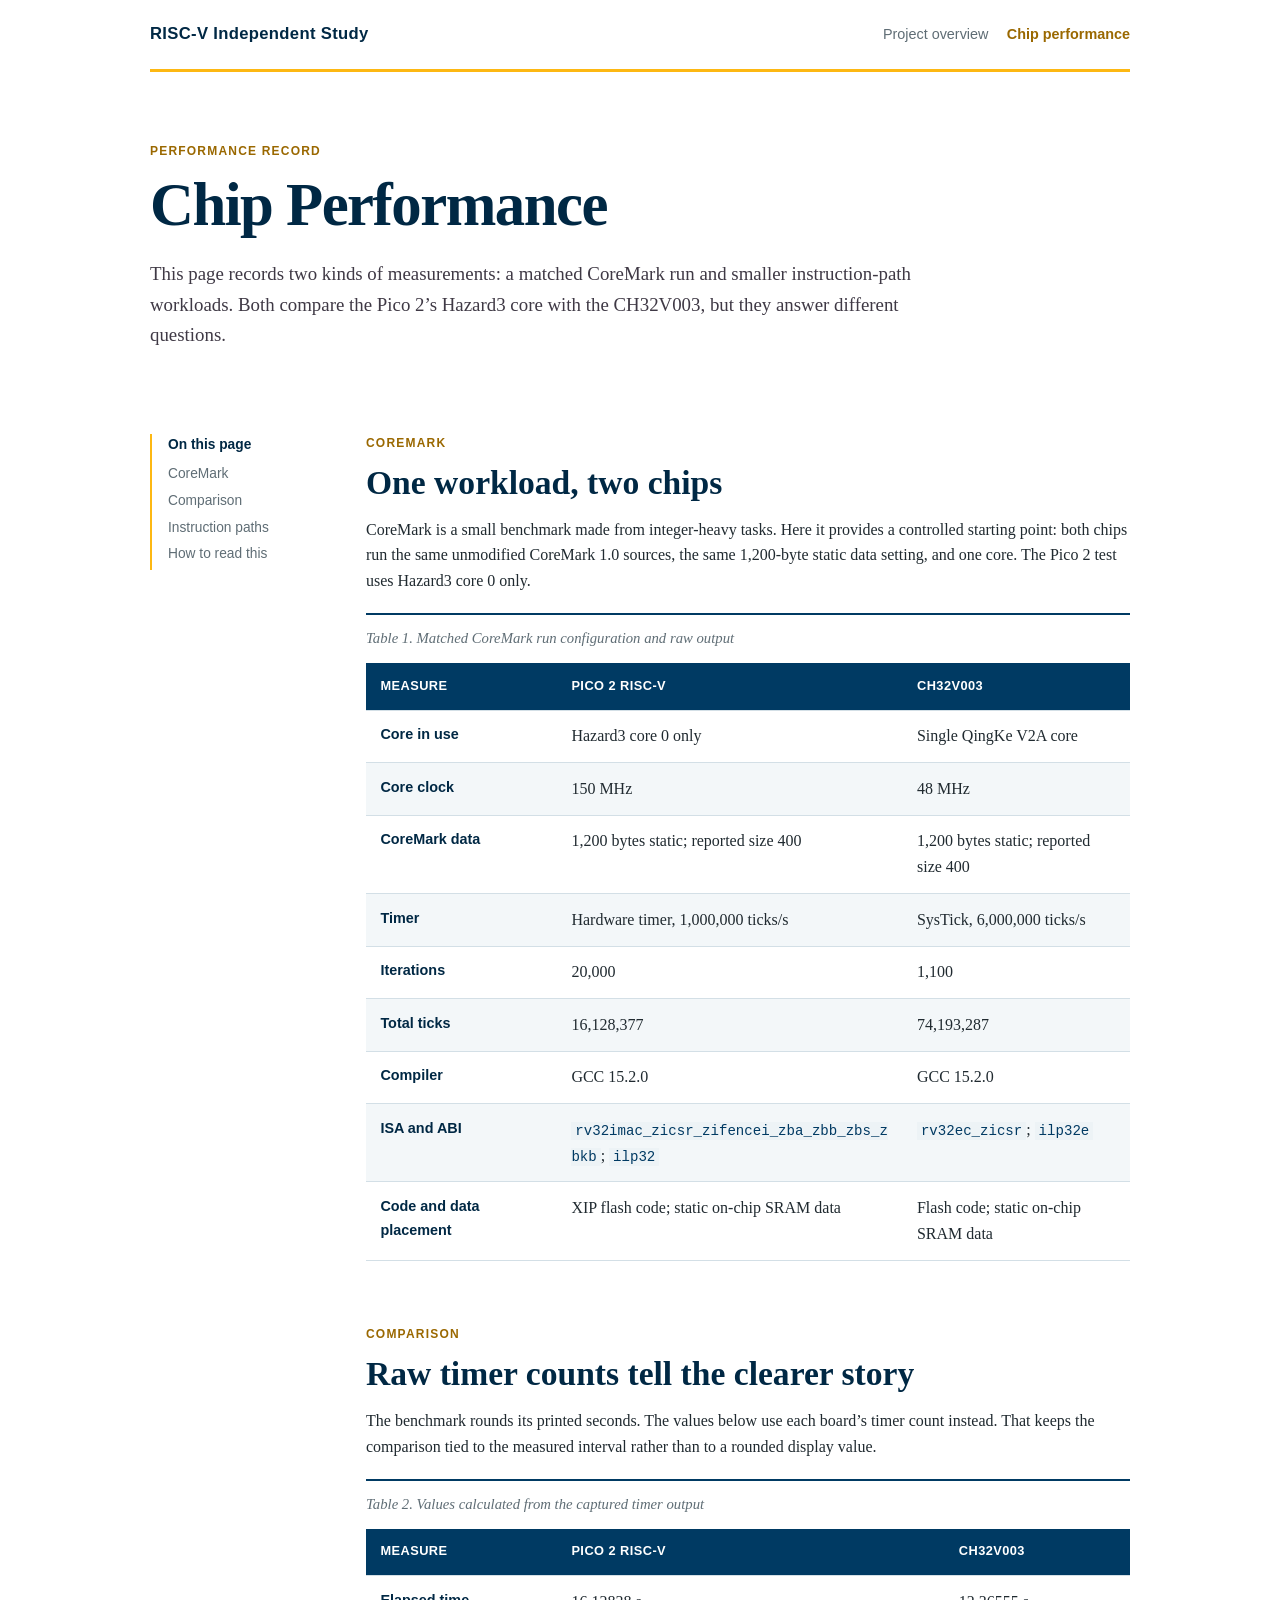
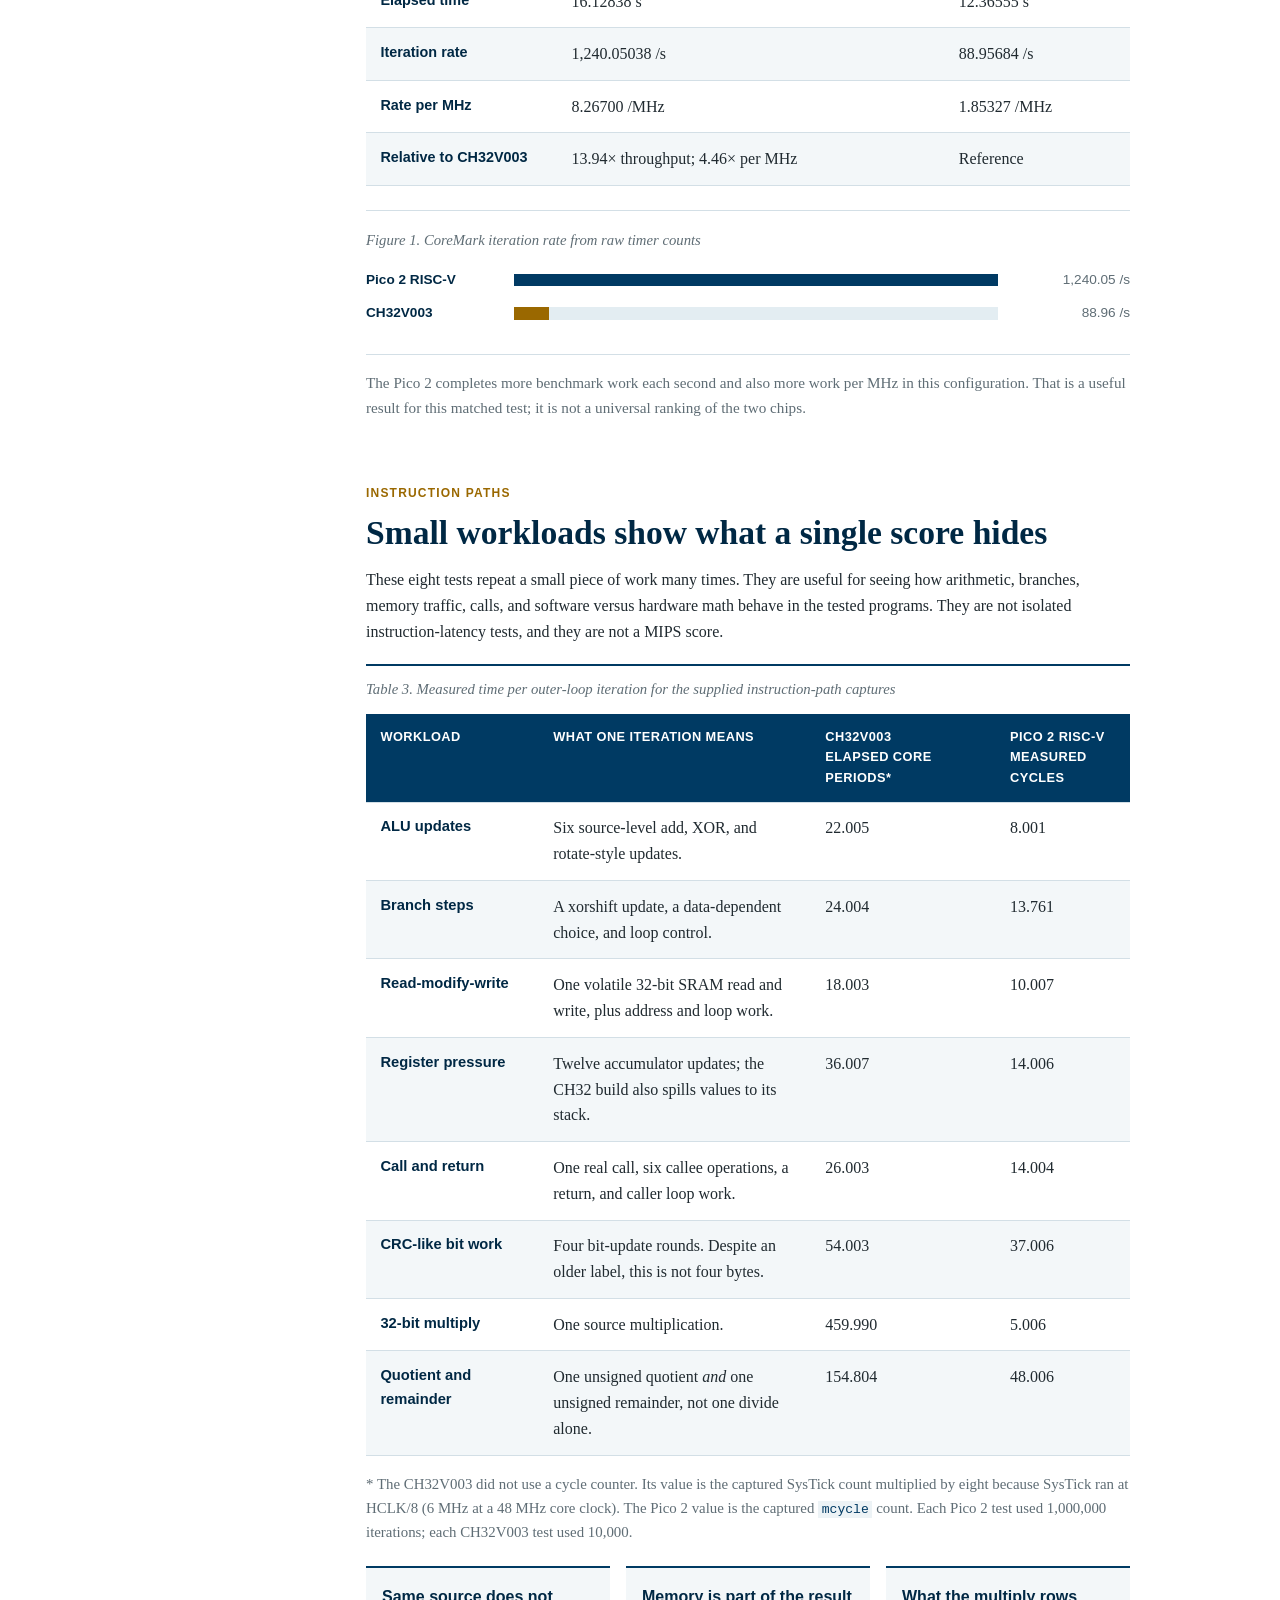
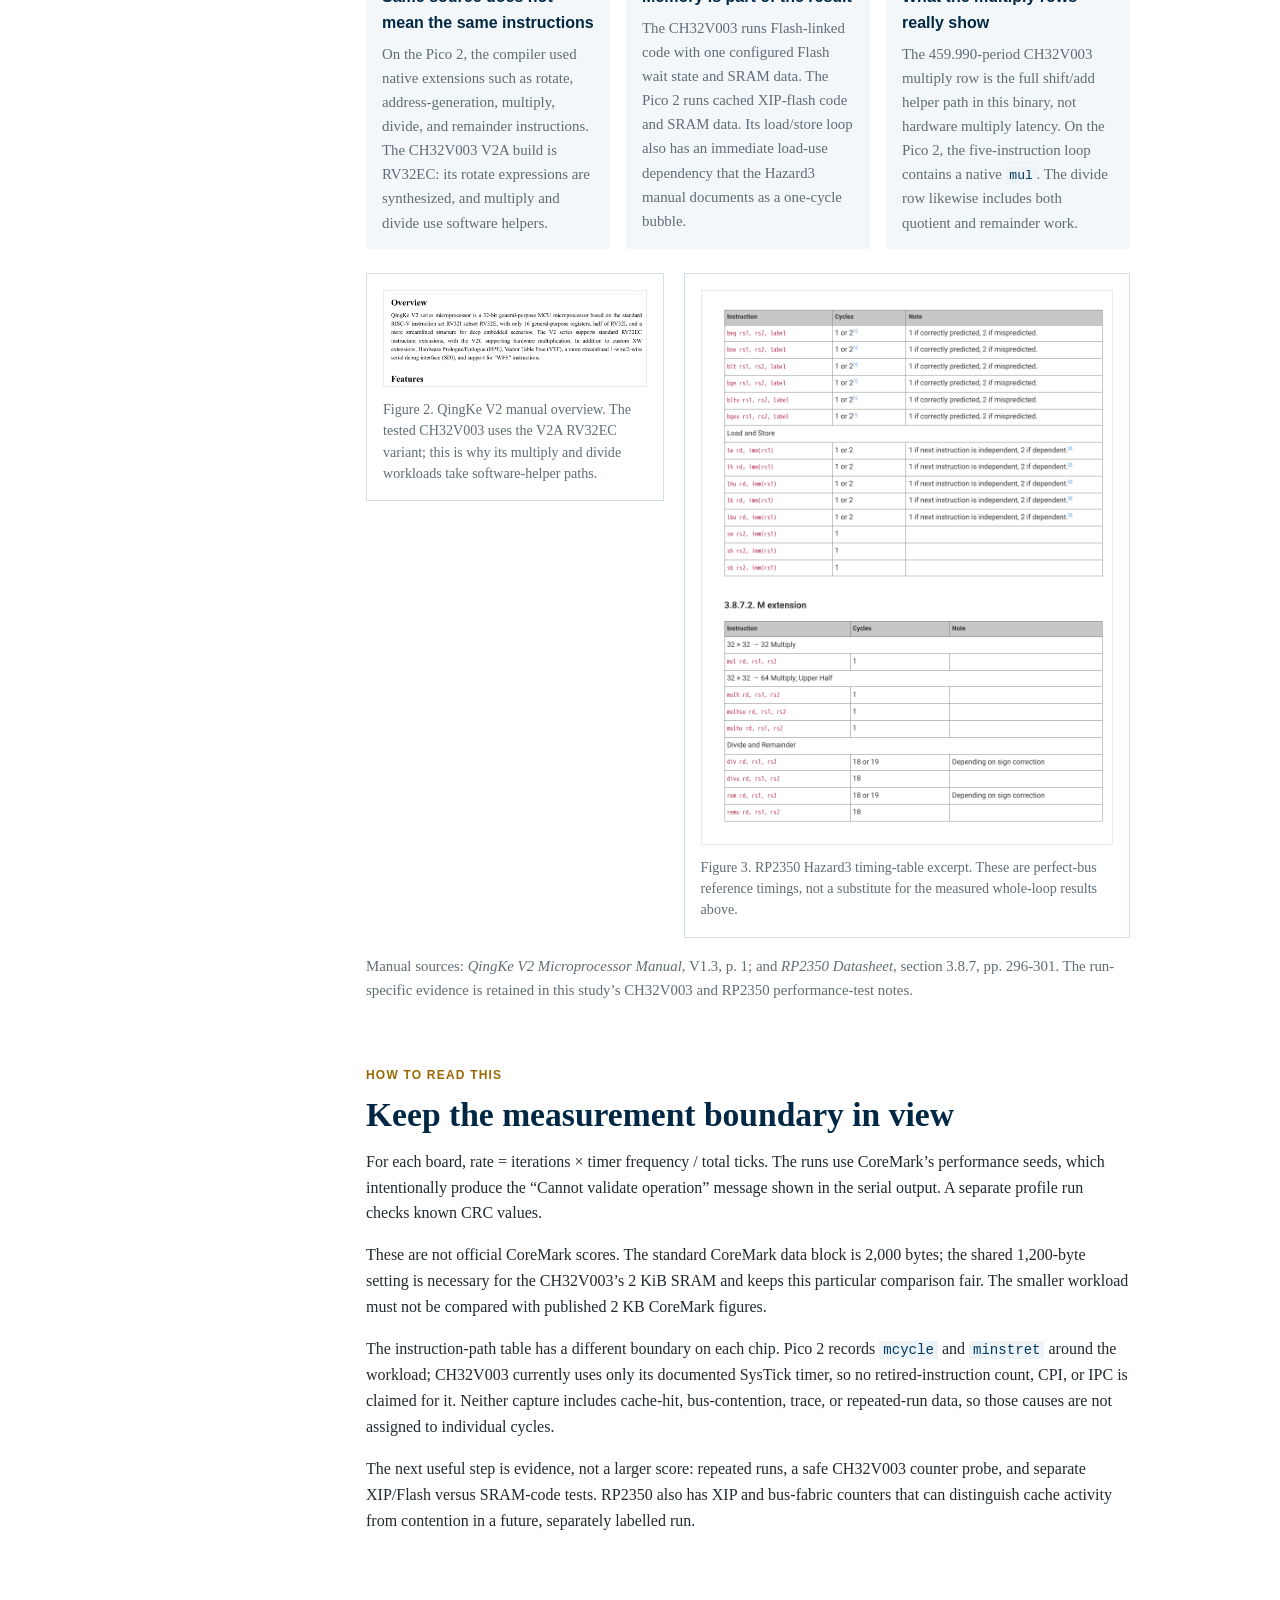
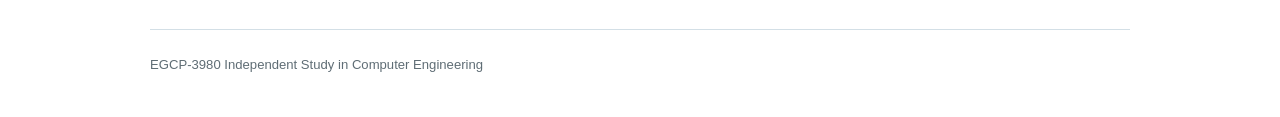
==== commit d7a9b88b: "More Performance test results" ====
--- a/research.html
+++ b/research.html
@@ -3,7 +3,7 @@
 <head>
   <meta charset="utf-8">
   <meta name="viewport" content="width=device-width, initial-scale=1">
-  <meta name="description" content="A concise performance comparison of the Pico 2 RISC-V core and CH32V003.">
+  <meta name="description" content="CoreMark and instruction-path measurements for the Pico 2 RISC-V core and CH32V003.">
   <title>Chip Performance | RISC-V Independent Study</title>
   <link rel="stylesheet" href="assets/site.css">
 </head>
@@ -16,12 +16,12 @@
     <section class="page-heading">
       <p class="kicker">Performance record</p>
       <h1>Chip Performance</h1>
-      <p class="lead">This page collects measurements from the project as they are ready. It starts with the same CoreMark workload on two RISC-V chips: the Pico 2’s Hazard3 core and the CH32V003.</p>
+      <p class="lead">This page records two kinds of measurements: a matched CoreMark run and smaller instruction-path workloads. Both compare the Pico 2’s Hazard3 core with the CH32V003, but they answer different questions.</p>
     </section>
     <div class="performance-layout">
       <aside class="section-nav" aria-label="On this page">
         <p>On this page</p>
-        <ul><li><a href="#coremark">CoreMark</a></li><li><a href="#comparison">Comparison</a></li><li><a href="#method">Method</a></li><li><a href="#next">Next tests</a></li></ul>
+        <ul><li><a href="#coremark">CoreMark</a></li><li><a href="#comparison">Comparison</a></li><li><a href="#instruction-path">Instruction paths</a></li><li><a href="#method">How to read this</a></li></ul>
       </aside>
       <div class="performance-content">
         <section class="section" id="coremark" aria-labelledby="coremark-title">
@@ -29,7 +29,7 @@
           <h2 id="coremark-title">One workload, two chips</h2>
           <p>CoreMark is a small benchmark made from integer-heavy tasks. Here it provides a controlled starting point: both chips run the same unmodified CoreMark 1.0 sources, the same 1,200-byte static data setting, and one core. The Pico 2 test uses Hazard3 core 0 only.</p>
           <div class="table-wrap"><table class="comparison-table"><caption>Table 1. Matched CoreMark run configuration and raw output</caption><thead><tr><th scope="col">Measure</th><th scope="col">Pico 2 RISC-V</th><th scope="col">CH32V003</th></tr></thead><tbody>
-            <tr><th scope="row">Core in use</th><td>Hazard3 core 0 only</td><td>Single QingKe V2 core</td></tr>
+            <tr><th scope="row">Core in use</th><td>Hazard3 core 0 only</td><td>Single QingKe V2A core</td></tr>
             <tr><th scope="row">Core clock</th><td>150 MHz</td><td>48 MHz</td></tr>
             <tr><th scope="row">CoreMark data</th><td>1,200 bytes static; reported size 400</td><td>1,200 bytes static; reported size 400</td></tr>
             <tr><th scope="row">Timer</th><td>Hardware timer, 1,000,000 ticks/s</td><td>SysTick, 6,000,000 ticks/s</td></tr>
@@ -57,20 +57,39 @@
           </figure>
           <p class="result-note">The Pico 2 completes more benchmark work each second and also more work per MHz in this configuration. That is a useful result for this matched test; it is not a universal ranking of the two chips.</p>
         </section>
+        <section class="section" id="instruction-path" aria-labelledby="instruction-path-title">
+          <p class="kicker">Instruction paths</p>
+          <h2 id="instruction-path-title">Small workloads show what a single score hides</h2>
+          <p>These eight tests repeat a small piece of work many times. They are useful for seeing how arithmetic, branches, memory traffic, calls, and software versus hardware math behave in the tested programs. They are not isolated instruction-latency tests, and they are not a MIPS score.</p>
+          <div class="table-wrap"><table class="results-table"><caption>Table 3. Measured time per outer-loop iteration for the supplied instruction-path captures</caption><thead><tr><th scope="col">Workload</th><th scope="col">What one iteration means</th><th scope="col">CH32V003<br>elapsed core periods*</th><th scope="col">Pico 2 RISC-V<br>measured cycles</th></tr></thead><tbody>
+            <tr><th scope="row">ALU updates</th><td>Six source-level add, XOR, and rotate-style updates.</td><td class="number">22.005</td><td class="number">8.001</td></tr>
+            <tr><th scope="row">Branch steps</th><td>A xorshift update, a data-dependent choice, and loop control.</td><td class="number">24.004</td><td class="number">13.761</td></tr>
+            <tr><th scope="row">Read-modify-write</th><td>One volatile 32-bit SRAM read and write, plus address and loop work.</td><td class="number">18.003</td><td class="number">10.007</td></tr>
+            <tr><th scope="row">Register pressure</th><td>Twelve accumulator updates; the CH32 build also spills values to its stack.</td><td class="number">36.007</td><td class="number">14.006</td></tr>
+            <tr><th scope="row">Call and return</th><td>One real call, six callee operations, a return, and caller loop work.</td><td class="number">26.003</td><td class="number">14.004</td></tr>
+            <tr><th scope="row">CRC-like bit work</th><td>Four bit-update rounds. Despite an older label, this is not four bytes.</td><td class="number">54.003</td><td class="number">37.006</td></tr>
+            <tr><th scope="row">32-bit multiply</th><td>One source multiplication.</td><td class="number">459.990</td><td class="number">5.006</td></tr>
+            <tr><th scope="row">Quotient and remainder</th><td>One unsigned quotient <em>and</em> one unsigned remainder, not one divide alone.</td><td class="number">154.804</td><td class="number">48.006</td></tr>
+          </tbody></table></div>
+          <p class="source-note">* The CH32V003 did not use a cycle counter. Its value is the captured SysTick count multiplied by eight because SysTick ran at HCLK/8 (6 MHz at a 48 MHz core clock). The Pico 2 value is the captured <code>mcycle</code> count. Each Pico 2 test used 1,000,000 iterations; each CH32V003 test used 10,000.</p>
+          <div class="instruction-notes" aria-label="Key interpretation notes">
+            <article><h3>Same source does not mean the same instructions</h3><p>On the Pico 2, the compiler used native extensions such as rotate, address-generation, multiply, divide, and remainder instructions. The CH32V003 V2A build is RV32EC: its rotate expressions are synthesized, and multiply and divide use software helpers.</p></article>
+            <article><h3>Memory is part of the result</h3><p>The CH32V003 runs Flash-linked code with one configured Flash wait state and SRAM data. The Pico 2 runs cached XIP-flash code and SRAM data. Its load/store loop also has an immediate load-use dependency that the Hazard3 manual documents as a one-cycle bubble.</p></article>
+            <article><h3>What the multiply rows really show</h3><p>The 459.990-period CH32V003 multiply row is the full shift/add helper path in this binary, not hardware multiply latency. On the Pico 2, the five-instruction loop contains a native <code>mul</code>. The divide row likewise includes both quotient and remainder work.</p></article>
+          </div>
+          <div class="manual-figures">
+            <figure class="manual-figure"><img src="assets/manual-figures/qingke-v2-overview.png" alt="Excerpt from the QingKe V2 manual explaining that RV32E has 16 general-purpose registers and that V2C, rather than V2A, supports hardware multiplication."><figcaption>Figure 2. QingKe V2 manual overview. The tested CH32V003 uses the V2A RV32EC variant; this is why its multiply and divide workloads take software-helper paths.</figcaption></figure>
+            <figure class="manual-figure"><img src="assets/manual-figures/hazard3-timing-excerpt.png" alt="Excerpt from the RP2350 Hazard3 timing table showing branch, load, multiply, divide, and remainder timing under perfect bus behavior."><figcaption>Figure 3. RP2350 Hazard3 timing-table excerpt. These are perfect-bus reference timings, not a substitute for the measured whole-loop results above.</figcaption></figure>
+          </div>
+          <p class="source-note">Manual sources: <em>QingKe V2 Microprocessor Manual</em>, V1.3, p. 1; and <em>RP2350 Datasheet</em>, section 3.8.7, pp. 296-301. The run-specific evidence is retained in this study’s CH32V003 and RP2350 performance-test notes.</p>
+        </section>
         <section class="section" id="method" aria-labelledby="method-title">
-          <p class="kicker">Method and limits</p>
-          <h2 id="method-title">What these numbers do and do not mean</h2>
+          <p class="kicker">How to read this</p>
+          <h2 id="method-title">Keep the measurement boundary in view</h2>
           <p>For each board, rate = iterations × timer frequency / total ticks. The runs use CoreMark’s performance seeds, which intentionally produce the “Cannot validate operation” message shown in the serial output. A separate profile run checks known CRC values.</p>
           <p>These are not official CoreMark scores. The standard CoreMark data block is 2,000 bytes; the shared 1,200-byte setting is necessary for the CH32V003’s 2 KiB SRAM and keeps this particular comparison fair. The smaller workload must not be compared with published 2 KB CoreMark figures.</p>
-        </section>
-        <section class="section" id="next" aria-labelledby="next-title">
-          <p class="kicker">Next tests</p>
-          <h2 id="next-title">More than one benchmark</h2>
-          <div class="next-tests">
-            <article><h3>Instruction-rate tests</h3><p>MIPS-style measurements will isolate arithmetic, branch, and memory instructions.</p></article>
-            <article><h3>Cycle accounting</h3><p>Estimated cycle counts will show where time is spent inside each test.</p></article>
-            <article><h3>Bus and memory behavior</h3><p>Bus-fabric and memory details will help explain differences that a single score cannot show.</p></article>
-          </div>
+          <p>The instruction-path table has a different boundary on each chip. Pico 2 records <code>mcycle</code> and <code>minstret</code> around the workload; CH32V003 currently uses only its documented SysTick timer, so no retired-instruction count, CPI, or IPC is claimed for it. Neither capture includes cache-hit, bus-contention, trace, or repeated-run data, so those causes are not assigned to individual cycles.</p>
+          <p>The next useful step is evidence, not a larger score: repeated runs, a safe CH32V003 counter probe, and separate XIP/Flash versus SRAM-code tests. RP2350 also has XIP and bus-fabric counters that can distinguish cache activity from contention in a future, separately labelled run.</p>
         </section>
       </div>
     </div>
--- a/assets/site.css
+++ b/assets/site.css
@@ -38,6 +38,8 @@
 table:not(.results-table) td:first-child { width:18%; min-width:8rem; color:var(--blue-dark); font-family:Arial,Helvetica,sans-serif; font-weight:700; }
 .results-table th { width:30%; color:var(--blue-dark); font-family:Arial,Helvetica,sans-serif; font-size:.92rem; }
 .results-table thead th { color:#fff; font-size:.8rem; }
+.results-table td:nth-child(2) { min-width:17rem; }
+.results-table td:nth-child(3),.results-table td:nth-child(4) { min-width:8.4rem; }
 .source-note { margin-top:1rem; color:var(--muted); font-size:.93rem; }
 .performance-layout { display:grid; grid-template-columns:10.5rem minmax(0,1fr); gap:3rem; align-items:start; }
 .section-nav { position:sticky; top:1.5rem; margin-top:4rem; padding-left:1rem; border-left:2px solid var(--yellow); font-family:Arial,Helvetica,sans-serif; font-size:.86rem; }
@@ -60,9 +62,16 @@
 .bar-value { text-align:right; color:var(--muted); font-variant-numeric:tabular-nums; }
 .result-note { margin-top:1rem; color:var(--muted); font-size:.95rem; }
 h3 { margin:0 0 .35rem; color:var(--blue-dark); font-family:Arial,Helvetica,sans-serif; font-size:1rem; }
+.instruction-notes { display:grid; grid-template-columns:repeat(3,1fr); gap:1rem; margin-top:1.4rem; }
+.instruction-notes article { padding:1rem 1rem .9rem; border-top:2px solid var(--blue); background:var(--tint); }
+.instruction-notes p { margin:0; color:var(--muted); font-size:.93rem; }
+.manual-figures { display:grid; grid-template-columns:minmax(0,.8fr) minmax(0,1.2fr); gap:1.25rem; align-items:start; margin-top:1.5rem; }
+.manual-figure { margin:0; padding:1rem; border:1px solid var(--rule); background:#fff; }
+.manual-figure img { display:block; width:100%; height:auto; border:1px solid #e6edf1; }
+.manual-figure figcaption { margin-top:.75rem; color:var(--muted); font-size:.88rem; line-height:1.5; }
 .next-tests { display:grid; grid-template-columns:repeat(3,1fr); gap:1rem; margin-top:1.2rem; }
 .next-tests article { padding:1rem 1rem .9rem; border-top:2px solid var(--blue); background:var(--tint); }
 .next-tests p { margin:0; color:var(--muted); font-size:.93rem; }
 footer { padding-block:1.5rem 2.6rem; border-top:1px solid var(--rule); color:var(--muted); font-family:Arial,Helvetica,sans-serif; font-size:.82rem; }
 footer p { margin:0; }
-@media (max-width:760px) { .site-header { align-items:flex-start; flex-direction:column; gap:.65rem; } main { padding-block:3rem 3.5rem; } .section { margin-top:3.1rem; } .phases { grid-template-columns:1fr; } .phases li:nth-child(odd) { margin-right:0; } th,td { min-width:8.5rem; } .performance-layout { grid-template-columns:1fr; gap:0; } .section-nav { position:static; margin-top:2rem; padding:0 0 .8rem; border-left:0; border-bottom:1px solid var(--rule); } .section-nav ul { display:flex; flex-wrap:wrap; gap:.15rem 1rem; } .section-nav li { margin:0; } .bar-row { grid-template-columns:1fr; gap:.25rem; } .bar-value { text-align:left; } .next-tests { grid-template-columns:1fr; } }
+@media (max-width:760px) { .site-header { align-items:flex-start; flex-direction:column; gap:.65rem; } main { padding-block:3rem 3.5rem; } .section { margin-top:3.1rem; } .phases { grid-template-columns:1fr; } .phases li:nth-child(odd) { margin-right:0; } th,td { min-width:8.5rem; } .performance-layout { grid-template-columns:1fr; gap:0; } .section-nav { position:static; margin-top:2rem; padding:0 0 .8rem; border-left:0; border-bottom:1px solid var(--rule); } .section-nav ul { display:flex; flex-wrap:wrap; gap:.15rem 1rem; } .section-nav li { margin:0; } .bar-row { grid-template-columns:1fr; gap:.25rem; } .bar-value { text-align:left; } .next-tests,.instruction-notes,.manual-figures { grid-template-columns:1fr; } }
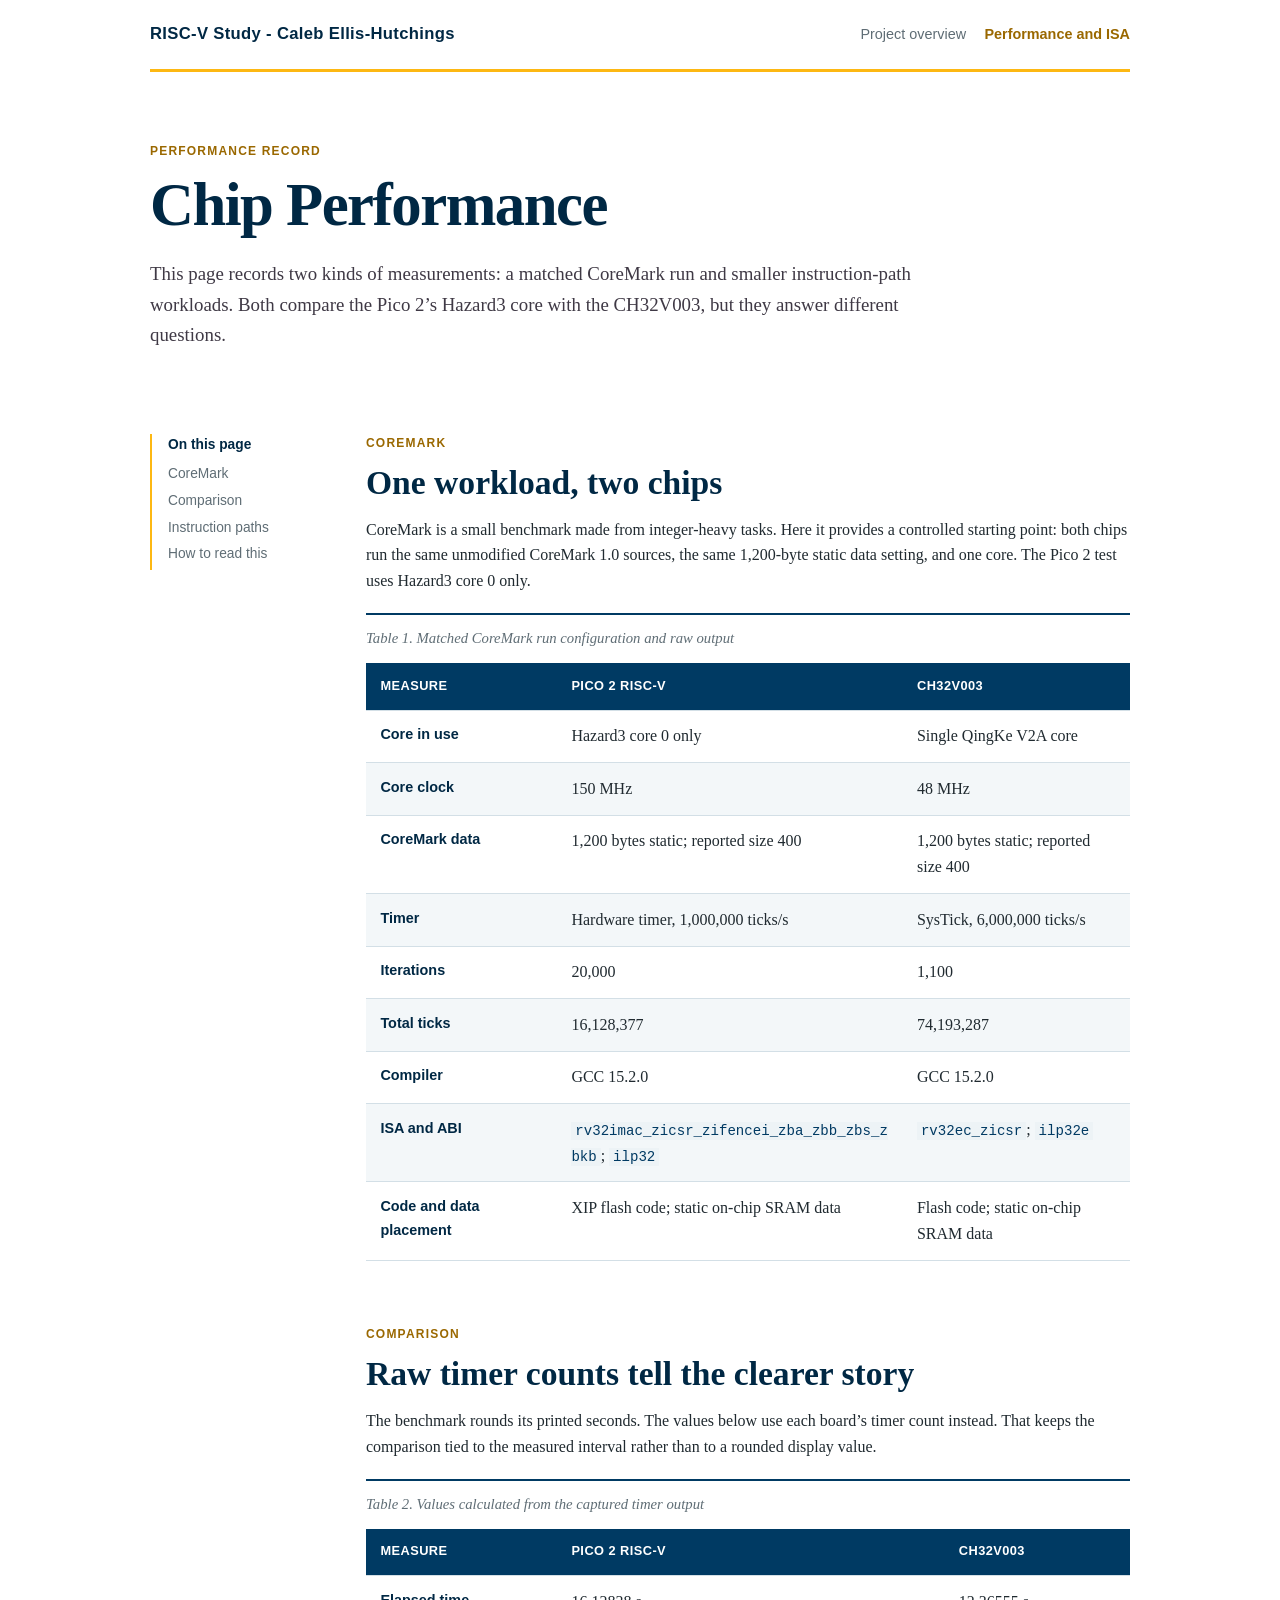
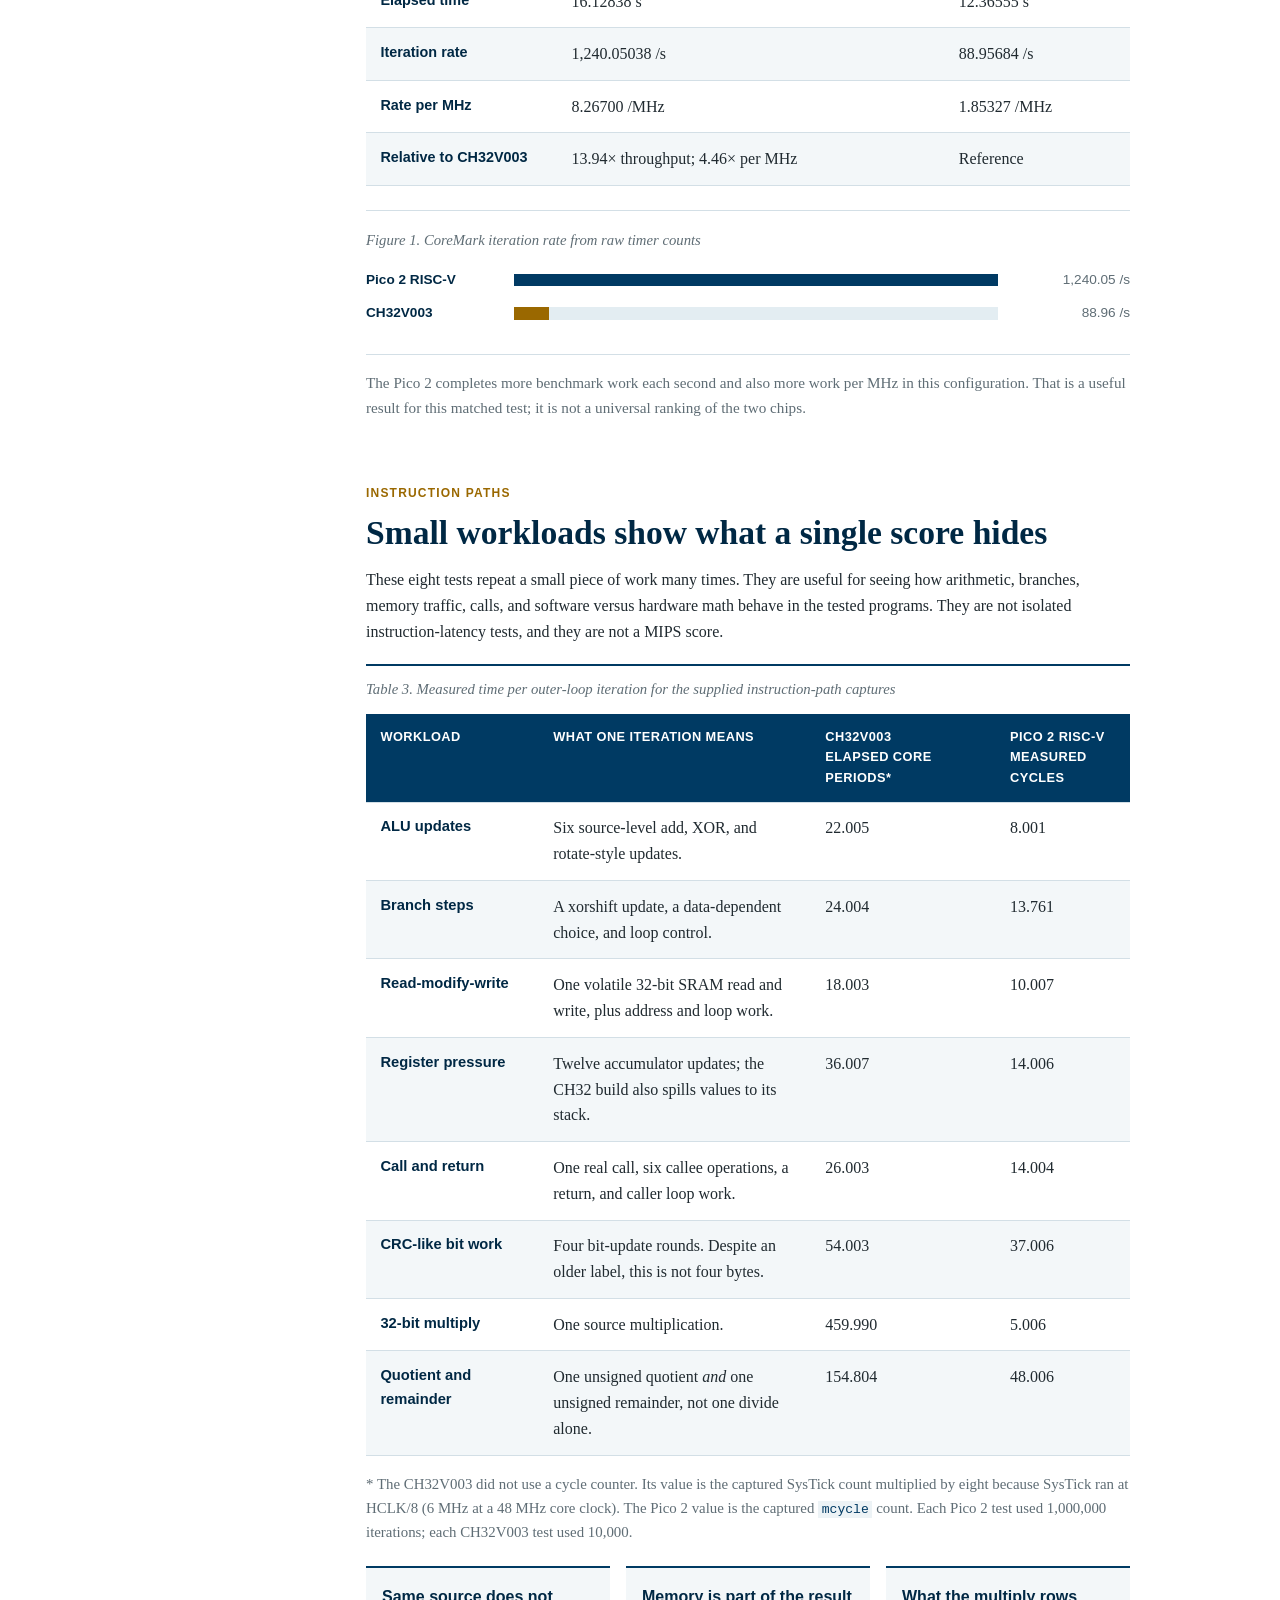
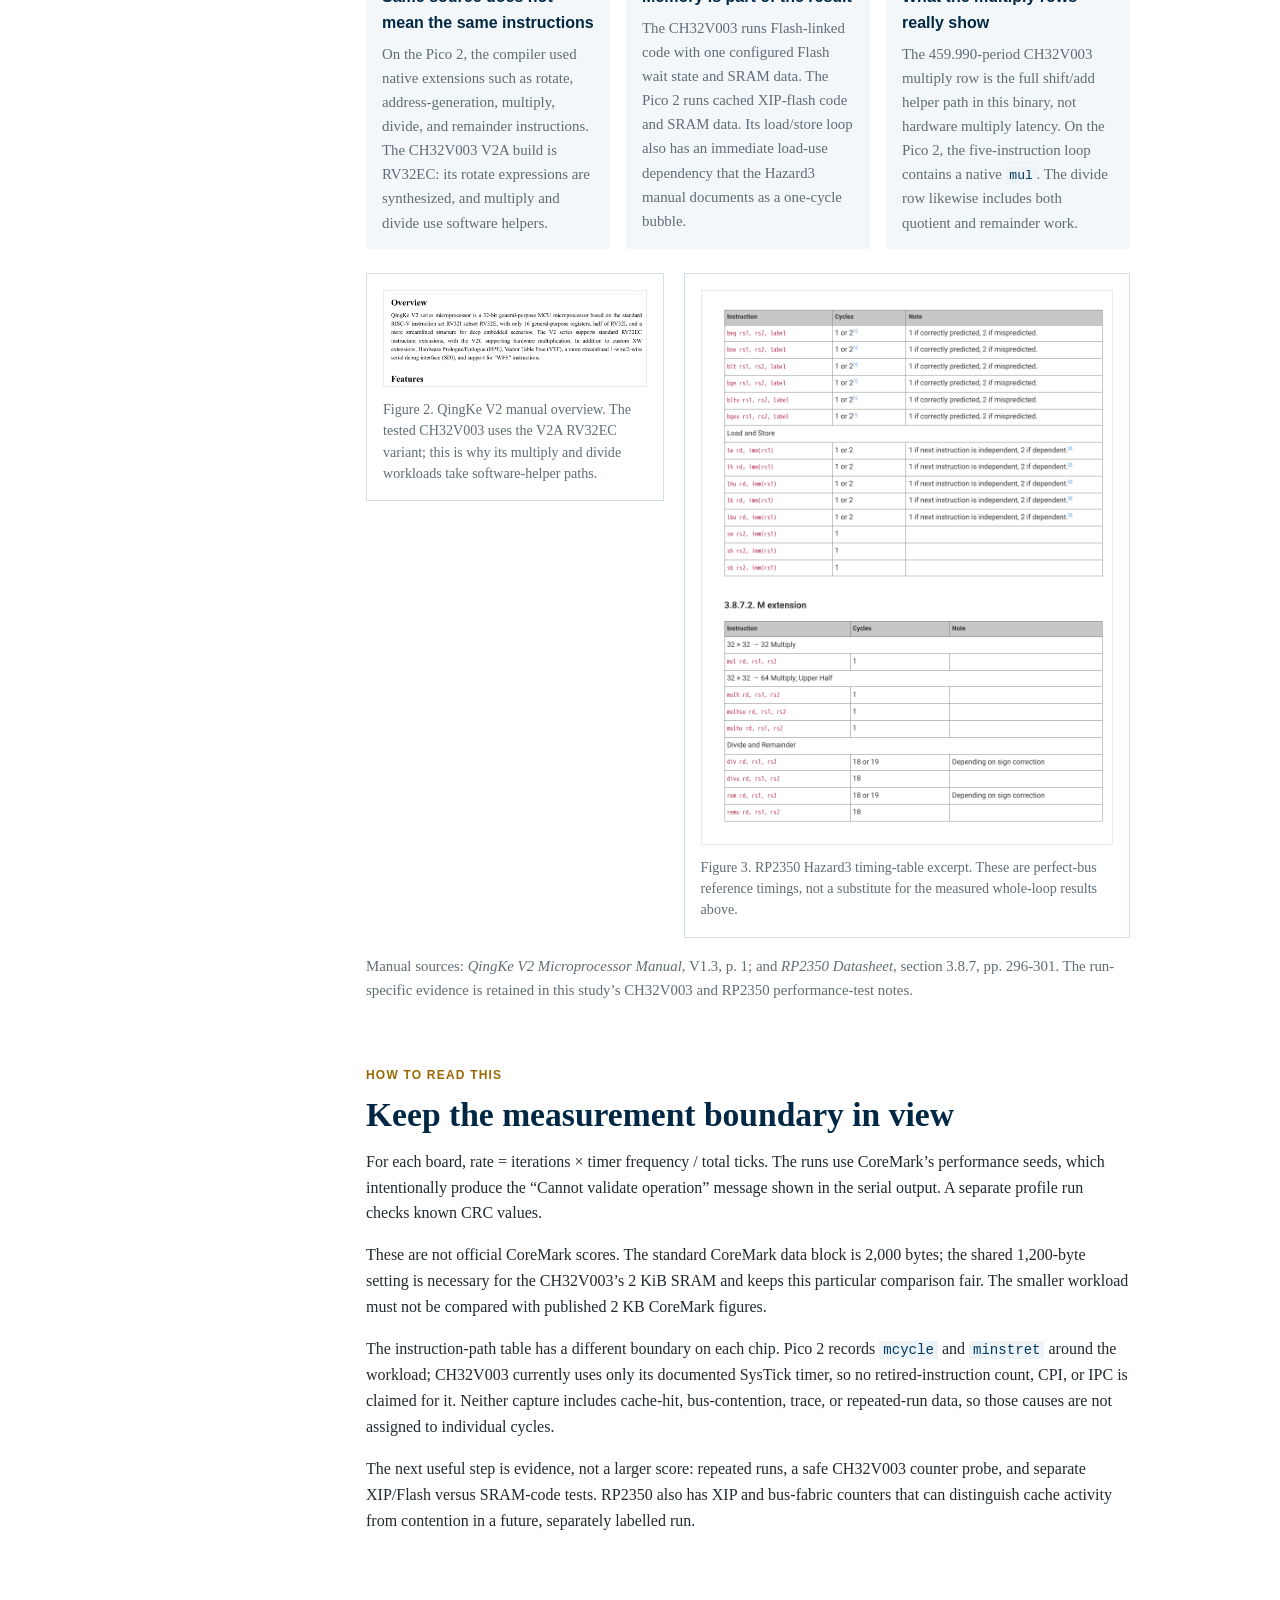
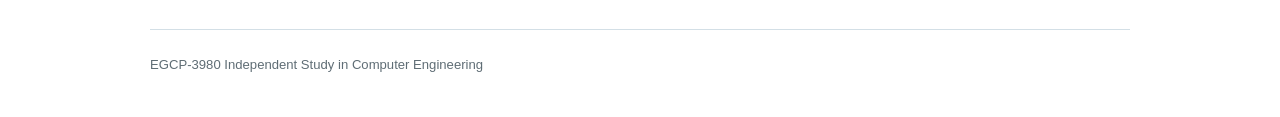
==== commit 5382038c: "Main page reorganization" ====
--- a/research.html
+++ b/research.html
@@ -4,13 +4,13 @@
   <meta charset="utf-8">
   <meta name="viewport" content="width=device-width, initial-scale=1">
   <meta name="description" content="CoreMark and instruction-path measurements for the Pico 2 RISC-V core and CH32V003.">
-  <title>Chip Performance | RISC-V Independent Study</title>
+  <title>A RISC-V Chip Comparison</title>
   <link rel="stylesheet" href="assets/site.css">
 </head>
 <body>
   <header class="site-header">
-    <a class="brand" href="index.html">RISC-V Independent Study</a>
-    <nav aria-label="Primary navigation"><a href="index.html">Project overview</a><a class="active" href="research.html">Chip performance</a></nav>
+    <a class="brand" href="index.html">RISC-V Study - Caleb Ellis-Hutchings</a>
+    <nav aria-label="Primary navigation"><a href="index.html">Project overview</a><a class="active" href="research.html">Performance and ISA</a></nav>
   </header>
   <main>
     <section class="page-heading">
